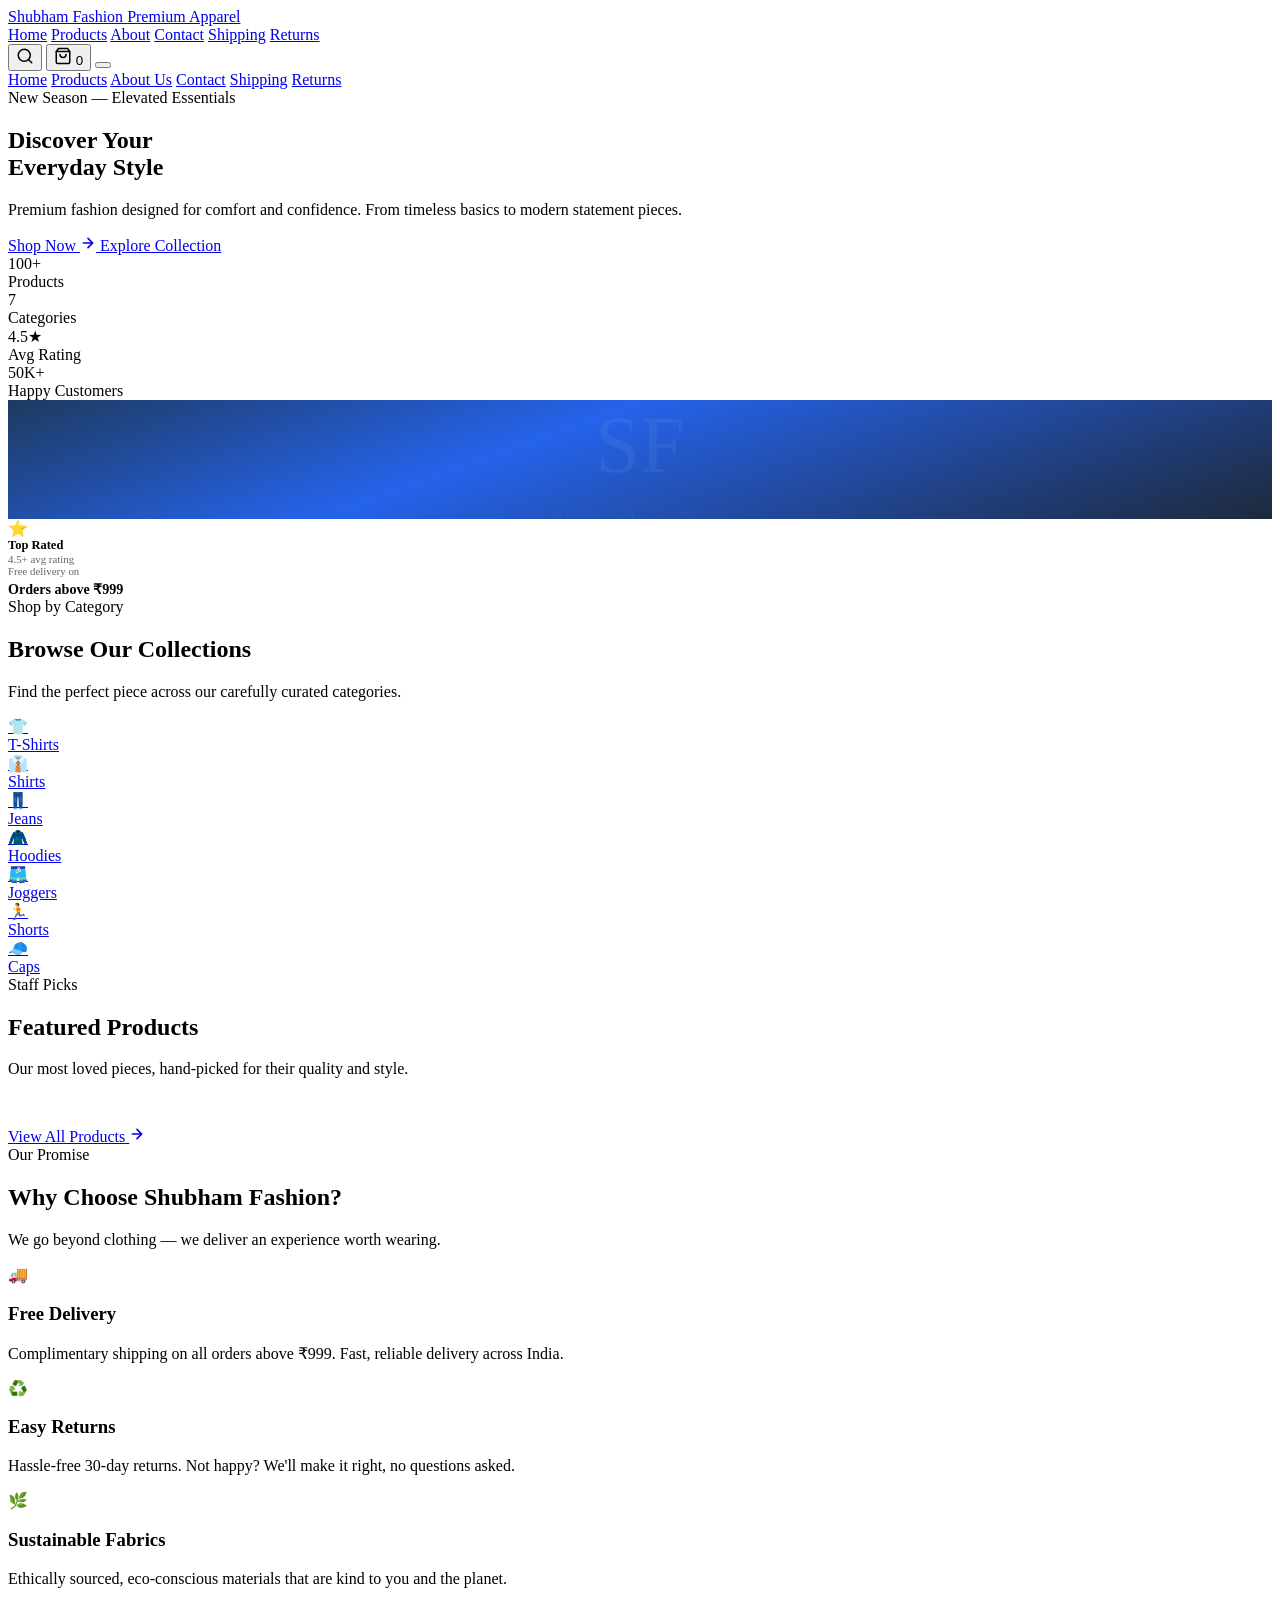
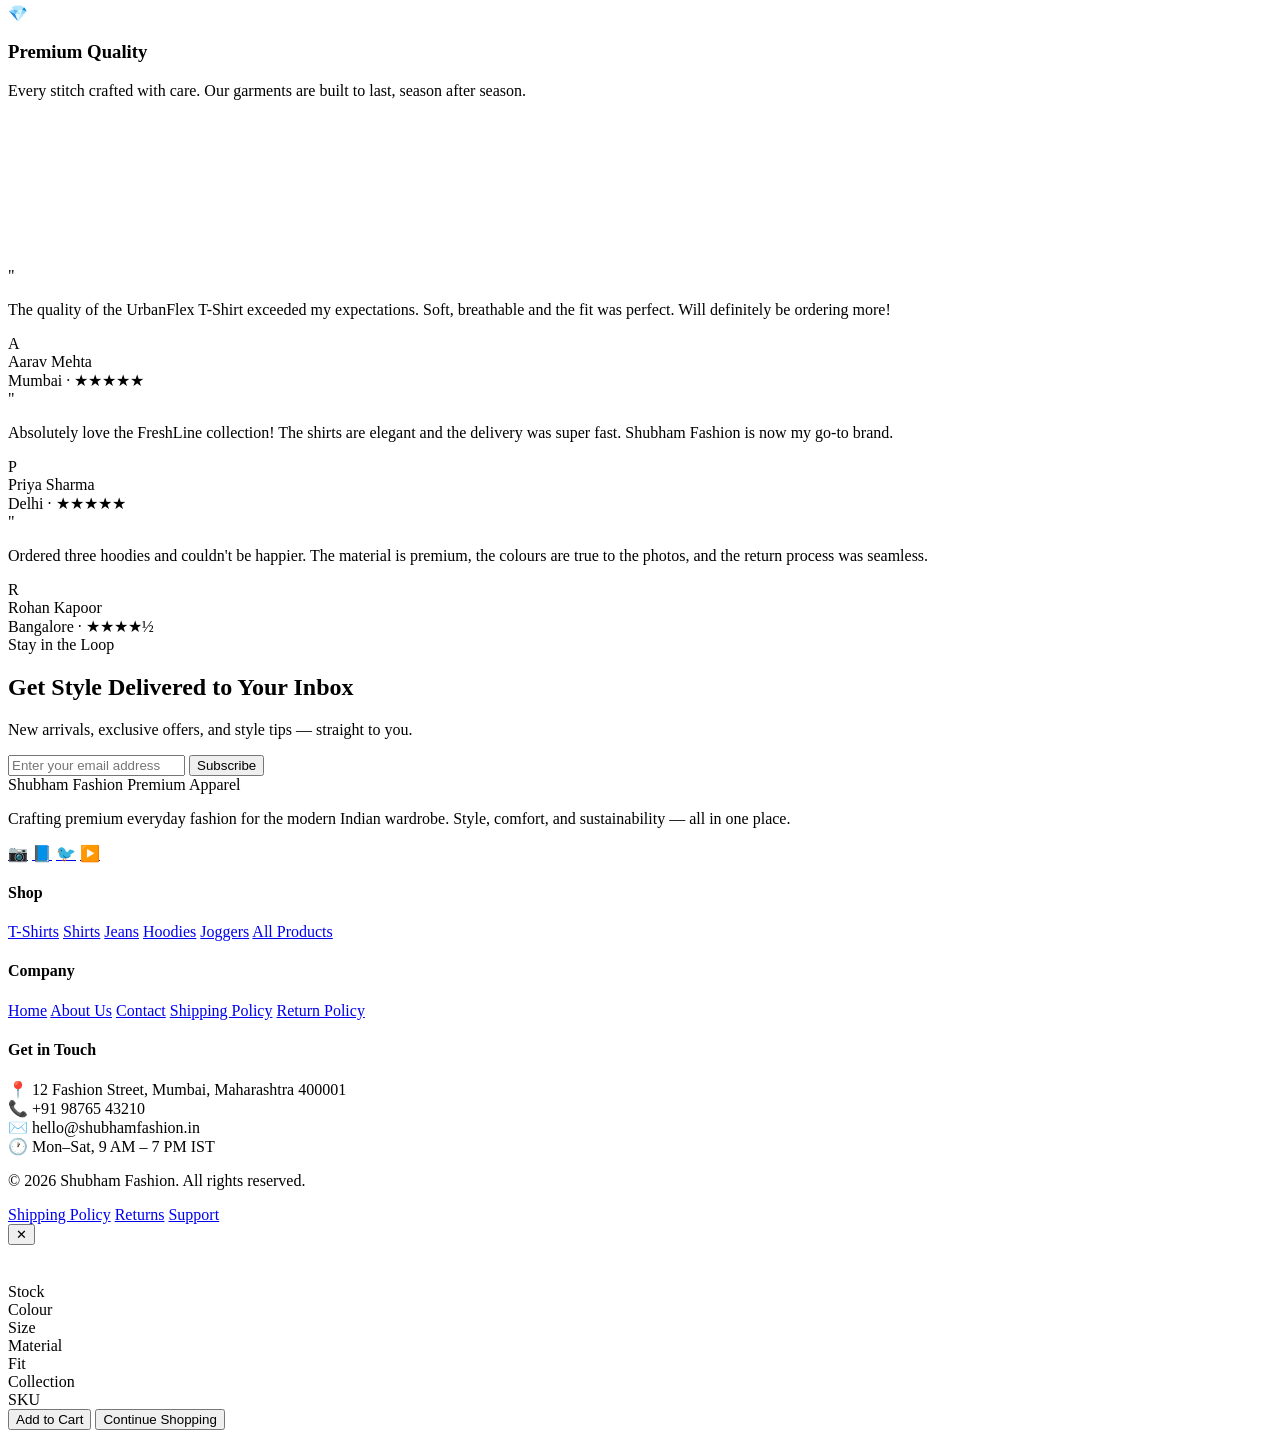
==== frontend/template/index.html @ 4f7aca9e "Phase 0 - Project setup" ====
<!DOCTYPE html>
<html lang="en">
<head>
  <meta charset="UTF-8" />
  <meta name="viewport" content="width=device-width, initial-scale=1.0" />
  <title>Shubham Fashion — Discover Your Everyday Style</title>
  <meta name="description" content="Shubham Fashion offers premium clothing for men and women. Explore our curated collections of T-Shirts, Shirts, Jeans, Hoodies and more." />
  <meta name="keywords" content="fashion, clothing, men, women, t-shirts, shirts, jeans, hoodies, Shubham Fashion" />
  <meta property="og:title"       content="Shubham Fashion — Premium Everyday Style" />
  <meta property="og:description" content="Discover premium fashion designed for comfort and confidence." />
  <meta property="og:type"        content="website" />
  <link rel="stylesheet" href="style.css" />
  <link rel="icon" href="data:image/svg+xml,<svg xmlns='http://www.w3.org/2000/svg' viewBox='0 0 100 100'><text y='.9em' font-size='90'>👗</text></svg>" />
</head>
<body>

  <!-- ═══════════════════════════════════════
       NAVIGATION
  ═══════════════════════════════════════ -->
  <header>
    <nav class="navbar" id="navbar" role="navigation" aria-label="Main navigation">
      <div class="container nav-inner">

        <!-- Logo -->
        <a href="index.html" class="nav-logo" aria-label="Shubham Fashion Home">
          <span class="logo-main">Shubham Fashion</span>
          <span class="logo-sub">Premium Apparel</span>
        </a>

        <!-- Desktop Links -->
        <div class="nav-links" role="menubar">
          <a href="index.html"    role="menuitem">Home</a>
          <a href="products.html" role="menuitem">Products</a>
          <a href="about.html"    role="menuitem">About</a>
          <a href="contact.html"  role="menuitem">Contact</a>
          <a href="shipping.html" role="menuitem">Shipping</a>
          <a href="returns.html"  role="menuitem">Returns</a>
        </div>

        <!-- Actions -->
        <div class="nav-actions">
          <button class="nav-icon-btn" id="nav-search-btn" aria-label="Search products" title="Search">
            <svg width="18" height="18" viewBox="0 0 24 24" fill="none" stroke="currentColor" stroke-width="2" stroke-linecap="round" stroke-linejoin="round">
              <circle cx="11" cy="11" r="8"/><path d="m21 21-4.35-4.35"/>
            </svg>
          </button>
          <button class="nav-icon-btn" aria-label="Shopping cart (UI only)" title="Cart">
            <svg width="18" height="18" viewBox="0 0 24 24" fill="none" stroke="currentColor" stroke-width="2" stroke-linecap="round" stroke-linejoin="round">
              <path d="M6 2 3 6v14a2 2 0 0 0 2 2h14a2 2 0 0 0 2-2V6l-3-4z"/>
              <line x1="3" y1="6" x2="21" y2="6"/>
              <path d="M16 10a4 4 0 0 1-8 0"/>
            </svg>
            <span class="cart-count">0</span>
          </button>
          <button class="hamburger" id="hamburger" aria-label="Open mobile menu" aria-expanded="false">
            <span></span><span></span><span></span>
          </button>
        </div>

      </div>
    </nav>

    <!-- Mobile Navigation -->
    <nav class="mobile-nav" id="mobile-nav" aria-label="Mobile navigation">
      <a href="index.html">Home</a>
      <a href="products.html">Products</a>
      <a href="about.html">About Us</a>
      <a href="contact.html">Contact</a>
      <a href="shipping.html">Shipping</a>
      <a href="returns.html">Returns</a>
    </nav>
  </header>

  <!-- ═══════════════════════════════════════
       MAIN PAGE CONTENT
  ═══════════════════════════════════════ -->
  <main class="page-content">

    <!-- ── HERO ── -->
    <section class="hero" id="hero" aria-label="Hero banner">
      <div class="hero-bg">
        <div class="hero-grid-lines"></div>
      </div>
      <div class="container hero-content">

        <!-- Text Column -->
        <div class="hero-text">
          <div class="hero-eyebrow">
            <span class="hero-eyebrow-dot"></span>
            New Season — Elevated Essentials
          </div>
          <h1 class="hero-title">
            Discover Your<br/>
            <span class="accent-word">Everyday</span> Style
          </h1>
          <p class="hero-subtitle">
            Premium fashion designed for comfort and confidence.
            From timeless basics to modern statement pieces.
          </p>
          <div class="hero-actions">
            <a href="products.html" class="btn btn-accent" id="hero-shop-btn">
              Shop Now
              <svg width="16" height="16" viewBox="0 0 24 24" fill="none" stroke="currentColor" stroke-width="2.5" stroke-linecap="round" stroke-linejoin="round"><path d="M5 12h14M12 5l7 7-7 7"/></svg>
            </a>
            <a href="#featured-categories" class="btn btn-ghost" id="hero-explore-btn">
              Explore Collection
            </a>
          </div>

          <div class="hero-stats">
            <div>
              <div class="hero-stat-num">100+</div>
              <div class="hero-stat-label">Products</div>
            </div>
            <div>
              <div class="hero-stat-num">7</div>
              <div class="hero-stat-label">Categories</div>
            </div>
            <div>
              <div class="hero-stat-num">4.5★</div>
              <div class="hero-stat-label">Avg Rating</div>
            </div>
            <div>
              <div class="hero-stat-num">50K+</div>
              <div class="hero-stat-label">Happy Customers</div>
            </div>
          </div>
        </div>

        <!-- Visual Column -->
        <div class="hero-visual" aria-hidden="true">
          <div class="hero-dots"></div>
          <div class="hero-image-frame">
            <!-- Elegant gradient placeholder representing fashion imagery -->
            <div style="
              width:100%; height:100%;
              background: linear-gradient(160deg, #1e3a5f 0%, #2563eb 40%, #1e293b 100%);
              display:flex; flex-direction:column; align-items:center; justify-content:center;
              color:rgba(255,255,255,0.15); font-size:6rem; font-family:Georgia,serif;
            ">
              <div style="font-size:5rem; opacity:0.4; margin-bottom:16px">SF</div>
              <div style="font-size:0.7rem; letter-spacing:0.4em; text-transform:uppercase; opacity:0.3">Premium Fashion</div>
            </div>
            <div class="hero-image-overlay"></div>
          </div>

          <!-- Floating badge — rating -->
          <div class="hero-badge-float top-left">
            <div class="hero-badge-icon">⭐</div>
            <div>
              <div style="font-size:0.78rem;font-weight:700;">Top Rated</div>
              <div style="font-size:0.68rem;opacity:0.6;">4.5+ avg rating</div>
            </div>
          </div>

          <!-- Floating badge — delivery -->
          <div class="hero-badge-float bottom-right">
            <div style="font-size:0.68rem;opacity:0.6;margin-bottom:4px">Free delivery on</div>
            <div style="font-size:0.88rem;font-weight:700;">Orders above ₹999</div>
          </div>
        </div>

      </div>
    </section>

    <!-- ── FEATURED CATEGORIES ── -->
    <section class="section section-sm" id="featured-categories" aria-labelledby="cat-heading">
      <div class="container">
        <div class="section-header center fade-in">
          <span class="eyebrow">Shop by Category</span>
          <h2 id="cat-heading">Browse Our Collections</h2>
          <p>Find the perfect piece across our carefully curated categories.</p>
        </div>

        <div class="categories-grid stagger-children" role="list">

          <a href="products.html?category=T-Shirt" class="category-card" data-category="T-Shirt" role="listitem" aria-label="Shop T-Shirts">
            <div class="category-icon">👕</div>
            <span class="category-name">T-Shirts</span>
          </a>

          <a href="products.html?category=Shirt" class="category-card" data-category="Shirt" role="listitem" aria-label="Shop Shirts">
            <div class="category-icon">👔</div>
            <span class="category-name">Shirts</span>
          </a>

          <a href="products.html?category=Jeans" class="category-card" data-category="Jeans" role="listitem" aria-label="Shop Jeans">
            <div class="category-icon">👖</div>
            <span class="category-name">Jeans</span>
          </a>

          <a href="products.html?category=Hoodie" class="category-card" data-category="Hoodie" role="listitem" aria-label="Shop Hoodies">
            <div class="category-icon">🧥</div>
            <span class="category-name">Hoodies</span>
          </a>

          <a href="products.html?category=Joggers" class="category-card" data-category="Joggers" role="listitem" aria-label="Shop Joggers">
            <div class="category-icon">🩳</div>
            <span class="category-name">Joggers</span>
          </a>

          <a href="products.html?category=Shorts" class="category-card" data-category="Shorts" role="listitem" aria-label="Shop Shorts">
            <div class="category-icon">🏃</div>
            <span class="category-name">Shorts</span>
          </a>

          <a href="products.html?category=Caps" class="category-card" data-category="Caps" role="listitem" aria-label="Shop Caps">
            <div class="category-icon">🧢</div>
            <span class="category-name">Caps</span>
          </a>

        </div>
      </div>
    </section>

    <!-- ── FEATURED PRODUCTS ── -->
    <section class="section" id="featured-products" style="background:var(--color-bg-alt)" aria-labelledby="feat-heading">
      <div class="container">
        <div class="section-header center fade-in">
          <span class="eyebrow">Staff Picks</span>
          <h2 id="feat-heading">Featured Products</h2>
          <p>Our most loved pieces, hand-picked for their quality and style.</p>
        </div>

        <!-- Products grid filled dynamically -->
        <div class="products-grid" id="featured-products-grid" role="list" aria-label="Featured products">
          <!-- Dynamically populated from CSV -->
        </div>

        <div class="load-more-wrap fade-in" style="margin-top:48px">
          <a href="products.html" class="btn btn-primary" id="view-all-btn">
            View All Products
            <svg width="16" height="16" viewBox="0 0 24 24" fill="none" stroke="currentColor" stroke-width="2.5" stroke-linecap="round" stroke-linejoin="round"><path d="M5 12h14M12 5l7 7-7 7"/></svg>
          </a>
        </div>
      </div>
    </section>

    <!-- ── WHY CHOOSE US ── -->
    <section class="section" id="why-us" aria-labelledby="why-heading">
      <div class="container">
        <div class="section-header center fade-in">
          <span class="eyebrow">Our Promise</span>
          <h2 id="why-heading">Why Choose Shubham Fashion?</h2>
          <p>We go beyond clothing — we deliver an experience worth wearing.</p>
        </div>

        <div class="features-grid stagger-children">

          <div class="feature-card" role="article">
            <div class="feature-icon">🚚</div>
            <h3 class="feature-title">Free Delivery</h3>
            <p class="feature-desc">Complimentary shipping on all orders above ₹999. Fast, reliable delivery across India.</p>
          </div>

          <div class="feature-card" role="article">
            <div class="feature-icon">♻️</div>
            <h3 class="feature-title">Easy Returns</h3>
            <p class="feature-desc">Hassle-free 30-day returns. Not happy? We'll make it right, no questions asked.</p>
          </div>

          <div class="feature-card" role="article">
            <div class="feature-icon">🌿</div>
            <h3 class="feature-title">Sustainable Fabrics</h3>
            <p class="feature-desc">Ethically sourced, eco-conscious materials that are kind to you and the planet.</p>
          </div>

          <div class="feature-card" role="article">
            <div class="feature-icon">💎</div>
            <h3 class="feature-title">Premium Quality</h3>
            <p class="feature-desc">Every stitch crafted with care. Our garments are built to last, season after season.</p>
          </div>

        </div>
      </div>
    </section>

    <!-- ── TESTIMONIALS ── -->
    <section class="testimonials-section" id="testimonials" aria-labelledby="test-heading">
      <div class="container">
        <div class="section-header center fade-in" style="margin-bottom:48px">
          <span class="eyebrow" style="color:rgba(255,255,255,0.5)">Customer Love</span>
          <h2 id="test-heading" style="color:#fff">What Our Customers Say</h2>
          <p style="color:rgba(255,255,255,0.45)">Thousands of happy customers across India trust Shubham Fashion.</p>
        </div>

        <div class="testimonials-grid stagger-children">

          <article class="testimonial-card">
            <div class="testimonial-quote" aria-hidden="true">"</div>
            <p class="testimonial-text">
              The quality of the UrbanFlex T-Shirt exceeded my expectations. Soft, breathable and the fit was perfect. Will definitely be ordering more!
            </p>
            <div class="testimonial-author">
              <div class="testimonial-avatar" aria-hidden="true">A</div>
              <div>
                <div class="testimonial-name">Aarav Mehta</div>
                <div class="testimonial-role">Mumbai · ★★★★★</div>
              </div>
            </div>
          </article>

          <article class="testimonial-card">
            <div class="testimonial-quote" aria-hidden="true">"</div>
            <p class="testimonial-text">
              Absolutely love the FreshLine collection! The shirts are elegant and the delivery was super fast. Shubham Fashion is now my go-to brand.
            </p>
            <div class="testimonial-author">
              <div class="testimonial-avatar" aria-hidden="true">P</div>
              <div>
                <div class="testimonial-name">Priya Sharma</div>
                <div class="testimonial-role">Delhi · ★★★★★</div>
              </div>
            </div>
          </article>

          <article class="testimonial-card">
            <div class="testimonial-quote" aria-hidden="true">"</div>
            <p class="testimonial-text">
              Ordered three hoodies and couldn't be happier. The material is premium, the colours are true to the photos, and the return process was seamless.
            </p>
            <div class="testimonial-author">
              <div class="testimonial-avatar" aria-hidden="true">R</div>
              <div>
                <div class="testimonial-name">Rohan Kapoor</div>
                <div class="testimonial-role">Bangalore · ★★★★½</div>
              </div>
            </div>
          </article>

        </div>
      </div>
    </section>

    <!-- ── NEWSLETTER ── -->
    <section class="newsletter-section" id="newsletter" aria-labelledby="news-heading">
      <div class="container newsletter-inner">
        <div class="newsletter-text fade-in">
          <span class="eyebrow">Stay in the Loop</span>
          <h2 id="news-heading">Get Style Delivered to Your Inbox</h2>
          <p>New arrivals, exclusive offers, and style tips — straight to you.</p>
        </div>
        <form class="newsletter-form" id="newsletter-form" novalidate aria-label="Newsletter subscription">
          <input
            type="email"
            id="newsletter-email"
            class="newsletter-input"
            placeholder="Enter your email address"
            required
            aria-label="Email address"
            autocomplete="email"
          />
          <button type="submit" class="btn btn-primary">Subscribe</button>
        </form>
      </div>
    </section>

  </main>

  <!-- ═══════════════════════════════════════
       FOOTER
  ═══════════════════════════════════════ -->
  <footer class="footer" role="contentinfo">
    <div class="container">
      <div class="footer-grid">

        <!-- Brand -->
        <div class="footer-brand">
          <span class="logo-main">Shubham Fashion</span>
          <span class="logo-sub">Premium Apparel</span>
          <p>Crafting premium everyday fashion for the modern Indian wardrobe. Style, comfort, and sustainability — all in one place.</p>
          <div class="social-links" aria-label="Social media links">
            <a href="#" class="social-link" aria-label="Instagram">📷</a>
            <a href="#" class="social-link" aria-label="Facebook">📘</a>
            <a href="#" class="social-link" aria-label="Twitter/X">🐦</a>
            <a href="#" class="social-link" aria-label="YouTube">▶️</a>
          </div>
        </div>

        <!-- Quick Links -->
        <div class="footer-col">
          <h4>Shop</h4>
          <a href="products.html?category=T-Shirt">T-Shirts</a>
          <a href="products.html?category=Shirt">Shirts</a>
          <a href="products.html?category=Jeans">Jeans</a>
          <a href="products.html?category=Hoodie">Hoodies</a>
          <a href="products.html?category=Joggers">Joggers</a>
          <a href="products.html">All Products</a>
        </div>

        <!-- Company -->
        <div class="footer-col">
          <h4>Company</h4>
          <a href="index.html">Home</a>
          <a href="about.html">About Us</a>
          <a href="contact.html">Contact</a>
          <a href="shipping.html">Shipping Policy</a>
          <a href="returns.html">Return Policy</a>
        </div>

        <!-- Contact -->
        <div class="footer-col">
          <h4>Get in Touch</h4>
          <div class="footer-contact-item">
            <span class="footer-contact-icon">📍</span>
            <span>12 Fashion Street, Mumbai, Maharashtra 400001</span>
          </div>
          <div class="footer-contact-item">
            <span class="footer-contact-icon">📞</span>
            <span>+91 98765 43210</span>
          </div>
          <div class="footer-contact-item">
            <span class="footer-contact-icon">✉️</span>
            <span>hello@shubhamfashion.in</span>
          </div>
          <div class="footer-contact-item">
            <span class="footer-contact-icon">🕐</span>
            <span>Mon–Sat, 9 AM – 7 PM IST</span>
          </div>
        </div>

      </div>

      <div class="footer-bottom">
        <p>© 2026 Shubham Fashion. All rights reserved.</p>
        <div class="footer-bottom-links">
          <a href="shipping.html">Shipping Policy</a>
          <a href="returns.html">Returns</a>
          <a href="contact.html">Support</a>
        </div>
      </div>
    </div>
  </footer>

  <!-- ═══════════════════════════════════════
       PRODUCT DETAILS MODAL
  ═══════════════════════════════════════ -->
  <div class="modal-overlay" id="product-modal" role="dialog" aria-modal="true" aria-label="Product details">
    <div class="modal">

      <button class="modal-close" id="modal-close-btn" aria-label="Close modal">✕</button>

      <div class="modal-inner">

        <!-- Image -->
        <div class="modal-image">
          <img id="modal-img" src="" alt="" loading="lazy" />
        </div>

        <!-- Details -->
        <div class="modal-details">
          <div id="modal-category" class="modal-category"></div>
          <h2 id="modal-name"  class="modal-name"></h2>
          <div id="modal-price" class="modal-price"></div>
          <div id="modal-rating" class="modal-rating"></div>

          <p id="modal-description" class="modal-description"></p>

          <div class="modal-specs">
            <div class="spec-item">
              <span class="spec-label">Stock</span>
              <span id="modal-stock" class="spec-value"></span>
            </div>
            <div class="spec-item">
              <span class="spec-label">Colour</span>
              <span id="modal-color" class="spec-value"></span>
            </div>
            <div class="spec-item">
              <span class="spec-label">Size</span>
              <span id="modal-size" class="spec-value"></span>
            </div>
            <div class="spec-item">
              <span class="spec-label">Material</span>
              <span id="modal-material" class="spec-value"></span>
            </div>
            <div class="spec-item">
              <span class="spec-label">Fit</span>
              <span id="modal-fit" class="spec-value"></span>
            </div>
            <div class="spec-item">
              <span class="spec-label">Collection</span>
              <span id="modal-collection" class="spec-value"></span>
            </div>
            <div class="spec-item">
              <span class="spec-label">SKU</span>
              <span id="modal-sku" class="spec-value" style="font-size:0.78rem;color:var(--color-muted)"></span>
            </div>
          </div>

          <div class="modal-actions">
            <button class="btn btn-accent" id="modal-add-btn">Add to Cart</button>
            <button class="btn btn-outline" onclick="closeModal()">Continue Shopping</button>
          </div>
        </div>

      </div>
    </div>
  </div>

  <!-- ═══════════════════════════════════════
       TOAST NOTIFICATIONS
  ═══════════════════════════════════════ -->
  <div id="toast-container" class="toast-container" aria-live="polite" aria-label="Notifications"></div>

  <!-- ═══════════════════════════════════════
       BACK TO TOP BUTTON
  ═══════════════════════════════════════ -->
  <button
    id="back-to-top"
    aria-label="Back to top"
    title="Back to top"
    style="
      position:fixed; bottom:88px; right:24px; z-index:900;
      width:44px; height:44px; border-radius:50%;
      background:var(--color-primary); color:#fff;
      display:flex; align-items:center; justify-content:center;
      font-size:1.1rem; opacity:0; pointer-events:none;
      transition: opacity 0.3s ease;
      box-shadow: var(--shadow-md);
      border: none; cursor: pointer;
    "
  >↑</button>

  <!-- ═══════════════════════════════════════
       CHATBOT AREA
  ═══════════════════════════════════════ -->
  <!-- Paste Woodpetra Chatbot Script Here -->
  <div id="chatbot-container"></div>
  <script src="https://woodpetra.in/widget.js" data-bot-id="afb197b9-1fcf-42b6-a799-68f2342d5e02"></script>
  <!-- Scripts -->
  <script src="script.js"></script>

</body>
</html>
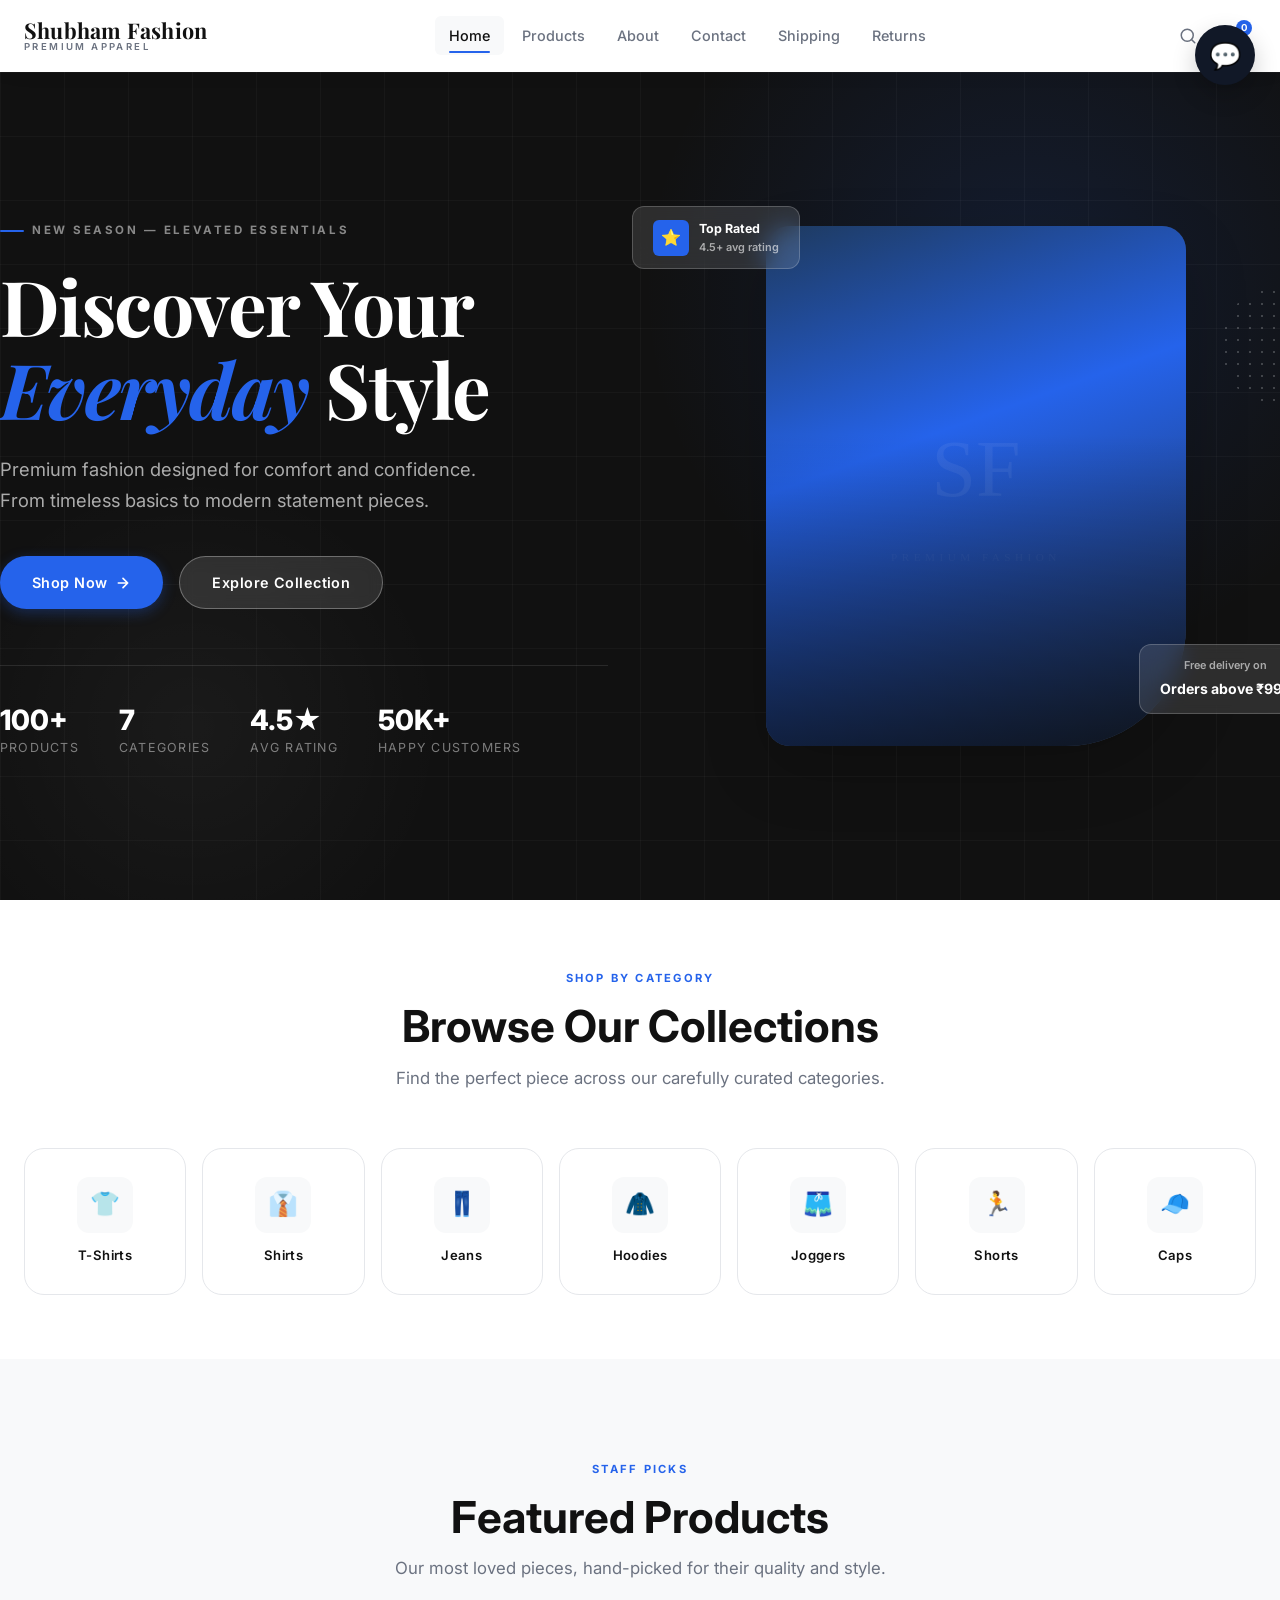
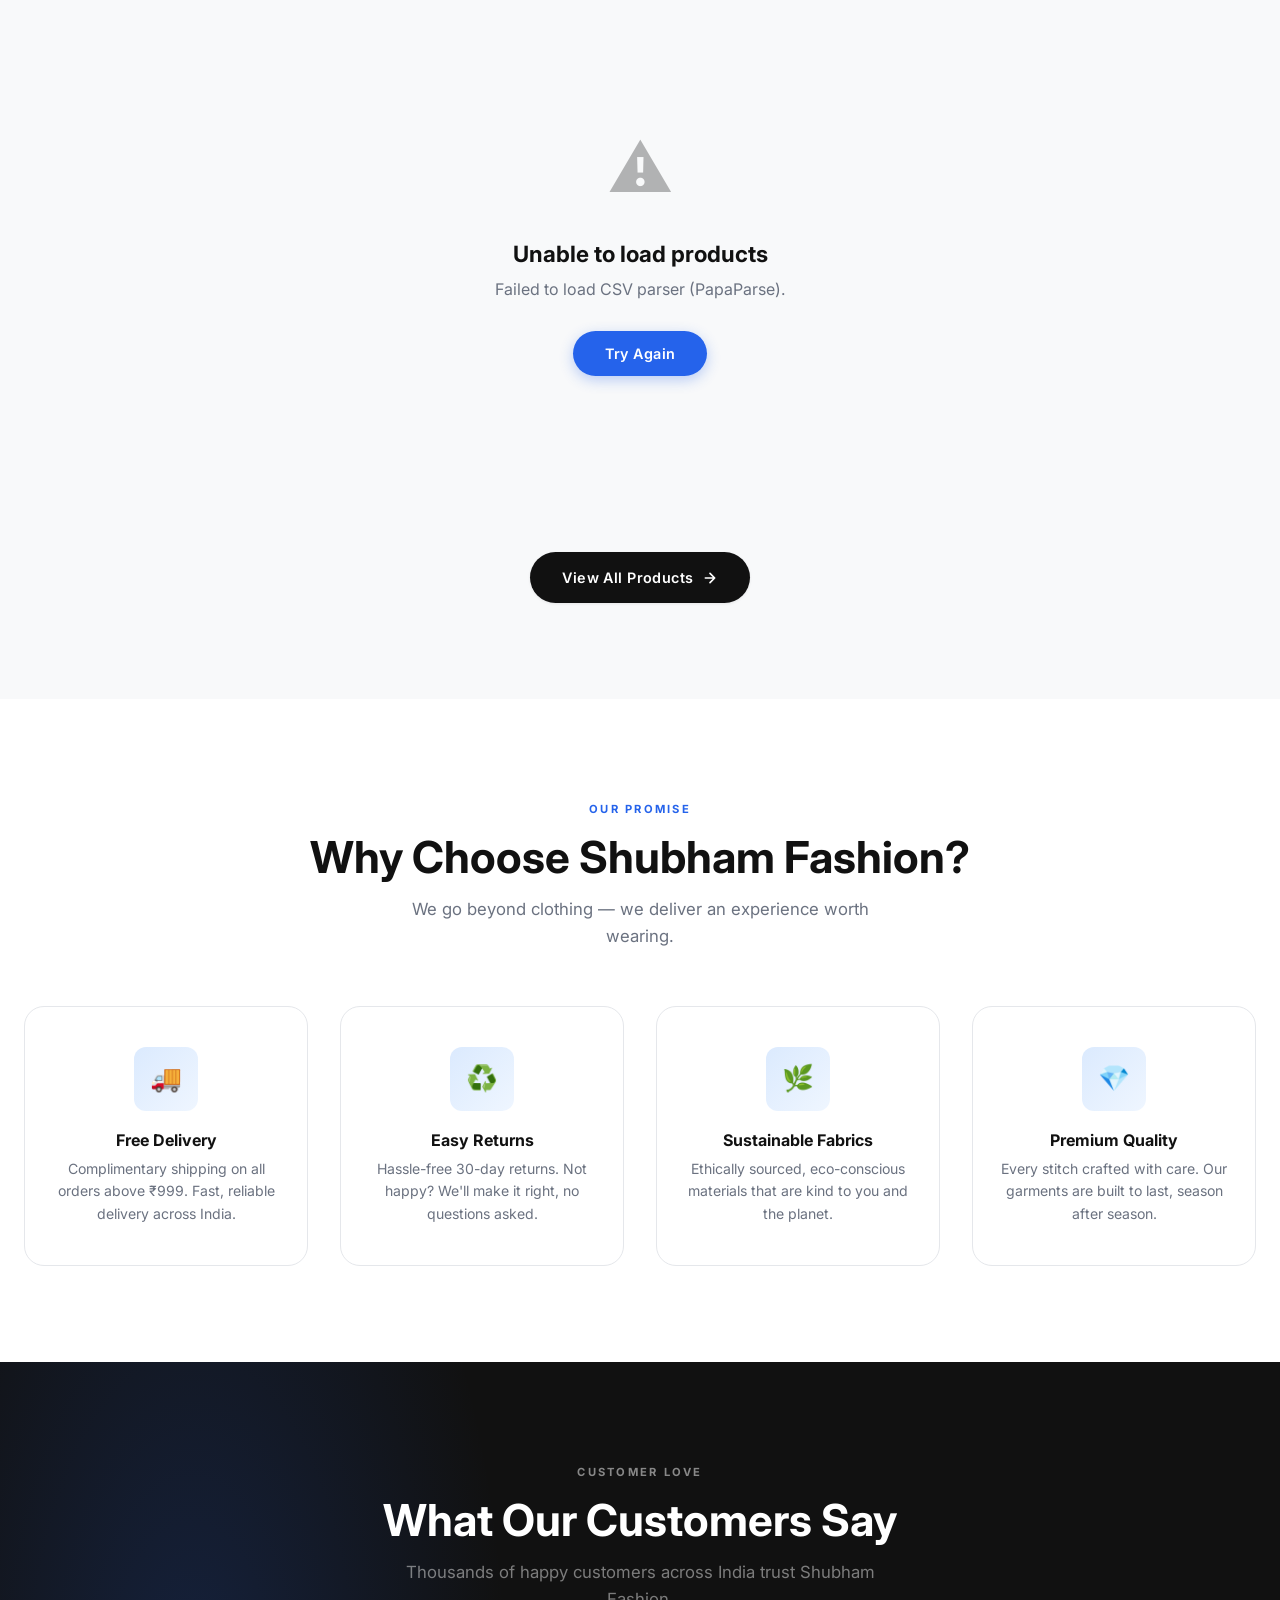
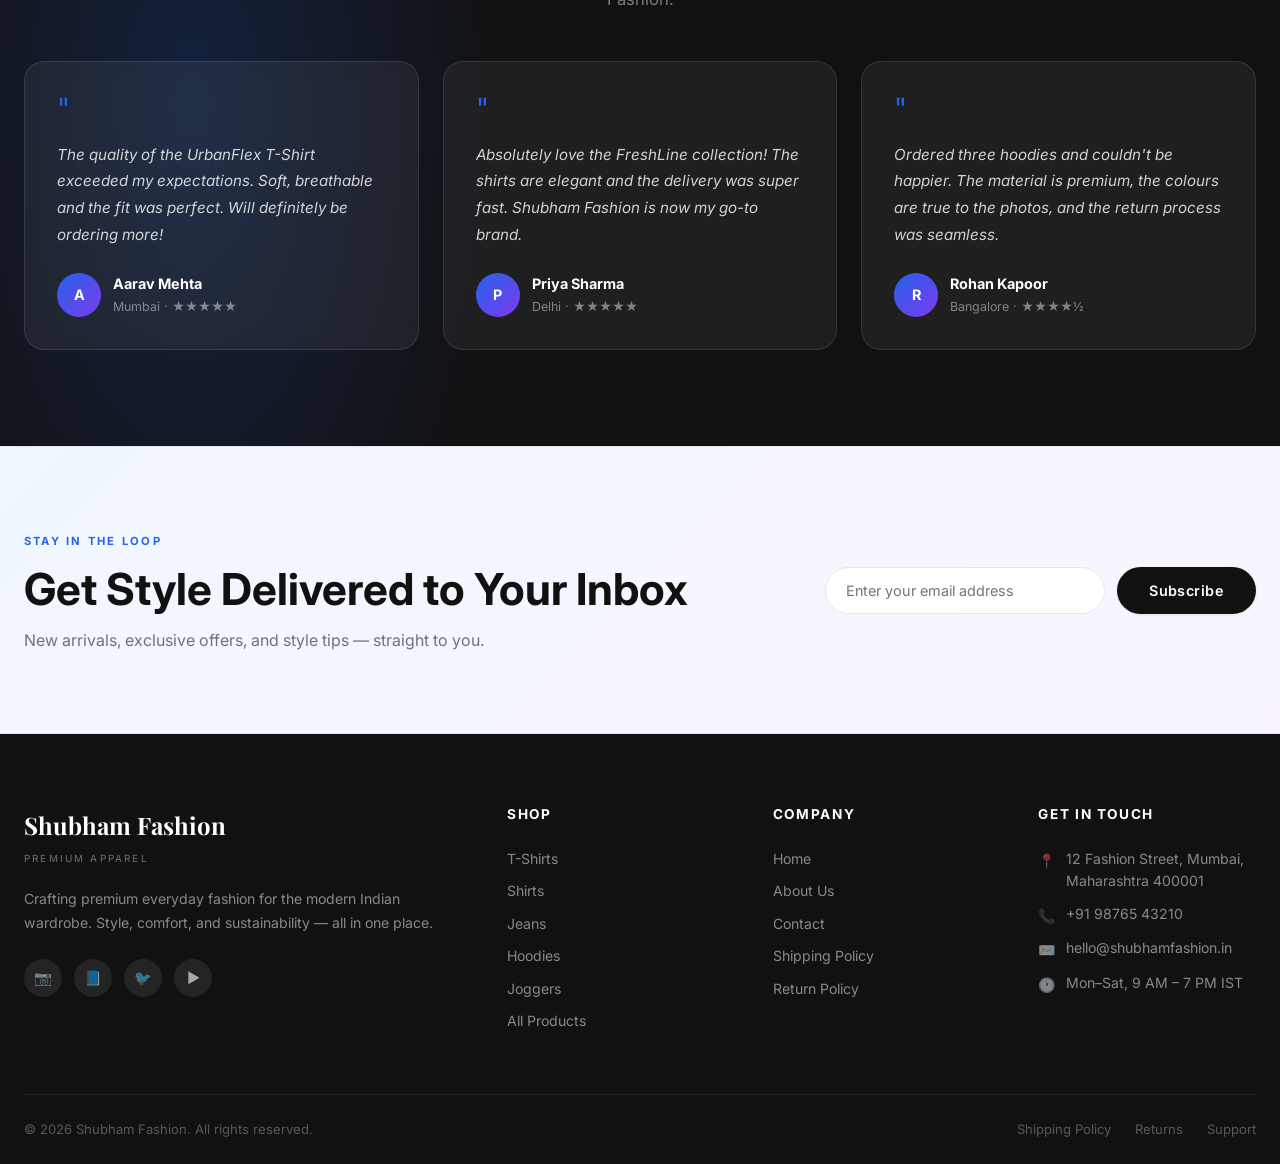
==== commit 91f2caaa: "Fix product card rendering and fallback search logic" ====
--- a/frontend/template/index.html
+++ b/frontend/template/index.html
@@ -9,7 +9,11 @@
   <meta property="og:title"       content="Shubham Fashion — Premium Everyday Style" />
   <meta property="og:description" content="Discover premium fashion designed for comfort and confidence." />
   <meta property="og:type"        content="website" />
-  <link rel="stylesheet" href="style.css" />
+  <link rel="preconnect" href="https://fonts.googleapis.com" />
+  <link rel="preconnect" href="https://fonts.gstatic.com" crossorigin />
+  <link rel="preconnect" href="https://cdnjs.cloudflare.com" />
+  <link rel="stylesheet" href="../css/style.css" />
+  <script src="https://cdnjs.cloudflare.com/ajax/libs/PapaParse/5.4.1/papaparse.min.js"></script>
   <link rel="icon" href="data:image/svg+xml,<svg xmlns='http://www.w3.org/2000/svg' viewBox='0 0 100 100'><text y='.9em' font-size='90'>👗</text></svg>" />
 </head>
 <body>
@@ -526,9 +530,13 @@
   ═══════════════════════════════════════ -->
   <!-- Paste Woodpetra Chatbot Script Here -->
   <div id="chatbot-container"></div>
-  <script src="https://woodpetra.in/widget.js" data-bot-id="afb197b9-1fcf-42b6-a799-68f2342d5e02"></script>
+  <!-- Old Woodpetra Widget (Stays at Bottom-Right) -->
+  <script src="https://woodpetra.in/widget.js" data-bot-id="2849b4a9-b152-4ebb-9e0c-b2754c570a61"></script>
+  
+  <!-- Custom LangGraph Shopping Assistant (Positioned Top-Right) -->
+  <script src="../js/chat_widget.js"></script>
   <!-- Scripts -->
-  <script src="script.js"></script>
+  <script src="../js/script.js"></script>
 
 </body>
 </html>
--- a/frontend/css/style.css
+++ b/frontend/css/style.css
@@ -0,0 +1,2141 @@
+/* ============================================
+   SHUBHAM FASHION — Main Stylesheet
+   Modern | Premium | Minimal | Elegant
+   ============================================ */
+
+/* ---------- Google Fonts ---------- */
+@import url('https://fonts.googleapis.com/css2?family=Inter:wght@300;400;500;600;700;800;900&family=Playfair+Display:ital,wght@0,400;0,600;0,700;1,400;1,600&display=swap');
+
+/* ---------- CSS Custom Properties ---------- */
+:root {
+  --color-primary:    #111111;
+  --color-bg:         #ffffff;
+  --color-bg-alt:     #f8f9fa;
+  --color-accent:     #2563eb;
+  --color-accent-dark:#1d4ed8;
+  --color-success:    #16a34a;
+  --color-danger:     #dc2626;
+  --color-muted:      #6b7280;
+  --color-border:     #e5e7eb;
+  --color-card-shadow: rgba(0,0,0,0.08);
+
+  --font-sans:        'Inter', -apple-system, BlinkMacSystemFont, sans-serif;
+  --font-serif:       'Playfair Display', Georgia, serif;
+
+  --radius-sm:   6px;
+  --radius-md:   12px;
+  --radius-lg:   20px;
+  --radius-full: 9999px;
+
+  --transition: 0.25s cubic-bezier(0.4,0,0.2,1);
+  --transition-slow: 0.45s cubic-bezier(0.4,0,0.2,1);
+
+  --nav-height: 72px;
+
+  --shadow-sm:  0 1px 3px rgba(0,0,0,0.08);
+  --shadow-md:  0 4px 16px rgba(0,0,0,0.10);
+  --shadow-lg:  0 12px 40px rgba(0,0,0,0.14);
+  --shadow-xl:  0 24px 64px rgba(0,0,0,0.18);
+}
+
+/* ---------- Reset & Base ---------- */
+*, *::before, *::after { box-sizing: border-box; margin: 0; padding: 0; }
+
+html { scroll-behavior: smooth; font-size: 16px; }
+
+body {
+  font-family: var(--font-sans);
+  background: var(--color-bg);
+  color: var(--color-primary);
+  line-height: 1.6;
+  overflow-x: hidden;
+  -webkit-font-smoothing: antialiased;
+}
+
+img { max-width: 100%; height: auto; display: block; }
+a { color: inherit; text-decoration: none; }
+ul { list-style: none; }
+button { cursor: pointer; font-family: inherit; border: none; background: none; }
+input, textarea, select { font-family: inherit; }
+
+/* ---------- Typography Scale ---------- */
+h1, h2, h3, h4, h5, h6 { line-height: 1.2; font-weight: 700; }
+h1 { font-size: clamp(2.5rem, 6vw, 5rem); }
+h2 { font-size: clamp(1.75rem, 4vw, 2.75rem); }
+h3 { font-size: clamp(1.25rem, 3vw, 1.75rem); }
+h4 { font-size: 1.125rem; }
+
+.serif { font-family: var(--font-serif); }
+.text-muted { color: var(--color-muted); }
+.text-accent { color: var(--color-accent); }
+.text-center { text-align: center; }
+.text-sm { font-size: 0.875rem; }
+.text-xs { font-size: 0.75rem; }
+.text-lg { font-size: 1.125rem; }
+
+/* ---------- Layout Utilities ---------- */
+.container {
+  width: 100%;
+  max-width: 1280px;
+  margin: 0 auto;
+  padding: 0 24px;
+}
+
+.section {
+  padding: 96px 0;
+}
+
+.section-sm {
+  padding: 64px 0;
+}
+
+.section-header {
+  margin-bottom: 56px;
+}
+
+.section-header h2 {
+  margin-bottom: 12px;
+}
+
+.section-header p {
+  color: var(--color-muted);
+  font-size: 1.05rem;
+  max-width: 520px;
+}
+
+.section-header.center {
+  text-align: center;
+}
+
+.section-header.center p {
+  margin: 0 auto;
+}
+
+.eyebrow {
+  display: inline-block;
+  font-size: 0.7rem;
+  font-weight: 700;
+  letter-spacing: 0.2em;
+  text-transform: uppercase;
+  color: var(--color-accent);
+  margin-bottom: 12px;
+}
+
+/* ---------- Grid ---------- */
+.grid { display: grid; gap: 24px; }
+.grid-2 { grid-template-columns: repeat(2, 1fr); }
+.grid-3 { grid-template-columns: repeat(3, 1fr); }
+.grid-4 { grid-template-columns: repeat(4, 1fr); }
+
+/* ---------- Flex ---------- */
+.flex { display: flex; }
+.flex-center { display: flex; align-items: center; justify-content: center; }
+.flex-between { display: flex; align-items: center; justify-content: space-between; }
+.flex-gap { gap: 16px; }
+.flex-col { flex-direction: column; }
+
+/* ---------- Buttons ---------- */
+.btn {
+  display: inline-flex;
+  align-items: center;
+  justify-content: center;
+  gap: 8px;
+  padding: 14px 32px;
+  border-radius: var(--radius-full);
+  font-size: 0.9rem;
+  font-weight: 600;
+  letter-spacing: 0.03em;
+  transition: all var(--transition);
+  white-space: nowrap;
+  position: relative;
+  overflow: hidden;
+}
+
+.btn::after {
+  content: '';
+  position: absolute;
+  inset: 0;
+  background: rgba(255,255,255,0.1);
+  opacity: 0;
+  transition: opacity var(--transition);
+}
+
+.btn:hover::after { opacity: 1; }
+
+.btn-primary {
+  background: var(--color-primary);
+  color: #fff;
+  box-shadow: var(--shadow-sm);
+}
+
+.btn-primary:hover {
+  background: #333;
+  transform: translateY(-2px);
+  box-shadow: var(--shadow-md);
+}
+
+.btn-outline {
+  background: transparent;
+  color: var(--color-primary);
+  border: 1.5px solid var(--color-primary);
+}
+
+.btn-outline:hover {
+  background: var(--color-primary);
+  color: #fff;
+  transform: translateY(-2px);
+}
+
+.btn-accent {
+  background: var(--color-accent);
+  color: #fff;
+  box-shadow: 0 4px 14px rgba(37,99,235,0.3);
+}
+
+.btn-accent:hover {
+  background: var(--color-accent-dark);
+  transform: translateY(-2px);
+  box-shadow: 0 6px 20px rgba(37,99,235,0.4);
+}
+
+.btn-ghost {
+  background: rgba(255,255,255,0.12);
+  color: #fff;
+  border: 1.5px solid rgba(255,255,255,0.3);
+  backdrop-filter: blur(8px);
+}
+
+.btn-ghost:hover {
+  background: rgba(255,255,255,0.22);
+  border-color: rgba(255,255,255,0.5);
+  transform: translateY(-2px);
+}
+
+.btn-sm {
+  padding: 9px 20px;
+  font-size: 0.82rem;
+}
+
+.btn-icon {
+  width: 44px;
+  height: 44px;
+  padding: 0;
+  border-radius: var(--radius-full);
+  flex-shrink: 0;
+}
+
+/* ---------- Badges ---------- */
+.badge {
+  display: inline-flex;
+  align-items: center;
+  padding: 3px 10px;
+  border-radius: var(--radius-full);
+  font-size: 0.7rem;
+  font-weight: 700;
+  letter-spacing: 0.05em;
+  text-transform: uppercase;
+}
+
+.badge-success { background: #dcfce7; color: var(--color-success); }
+.badge-danger  { background: #fee2e2; color: var(--color-danger); }
+.badge-warning { background: #fef9c3; color: #92400e; }
+.badge-accent  { background: #dbeafe; color: var(--color-accent); }
+.badge-dark    { background: var(--color-primary); color: #fff; }
+
+/* ---------- Stars ---------- */
+.stars {
+  display: inline-flex;
+  gap: 2px;
+  color: #f59e0b;
+  font-size: 0.85rem;
+}
+
+/* ---------- NAVIGATION ---------- */
+.navbar {
+  position: fixed;
+  top: 0; left: 0; right: 0;
+  z-index: 1000;
+  height: var(--nav-height);
+  background: rgba(255,255,255,0.95);
+  backdrop-filter: blur(16px);
+  border-bottom: 1px solid transparent;
+  transition: all var(--transition);
+}
+
+.navbar.scrolled {
+  border-bottom-color: var(--color-border);
+  box-shadow: var(--shadow-sm);
+}
+
+.nav-inner {
+  height: 100%;
+  display: flex;
+  align-items: center;
+  justify-content: space-between;
+  gap: 32px;
+}
+
+.nav-logo {
+  display: flex;
+  flex-direction: column;
+  line-height: 1;
+  flex-shrink: 0;
+}
+
+.nav-logo .logo-main {
+  font-family: var(--font-serif);
+  font-size: 1.35rem;
+  font-weight: 700;
+  letter-spacing: 0.01em;
+  color: var(--color-primary);
+}
+
+.nav-logo .logo-sub {
+  font-size: 0.6rem;
+  font-weight: 600;
+  letter-spacing: 0.25em;
+  text-transform: uppercase;
+  color: var(--color-muted);
+}
+
+.nav-links {
+  display: flex;
+  align-items: center;
+  gap: 4px;
+}
+
+.nav-links a {
+  padding: 8px 14px;
+  border-radius: var(--radius-sm);
+  font-size: 0.9rem;
+  font-weight: 500;
+  color: var(--color-muted);
+  transition: color var(--transition), background var(--transition);
+  position: relative;
+}
+
+.nav-links a::after {
+  content: '';
+  position: absolute;
+  bottom: 2px;
+  left: 14px;
+  right: 14px;
+  height: 2px;
+  background: var(--color-accent);
+  border-radius: 2px;
+  transform: scaleX(0);
+  transition: transform var(--transition);
+}
+
+.nav-links a:hover,
+.nav-links a.active {
+  color: var(--color-primary);
+  background: var(--color-bg-alt);
+}
+
+.nav-links a:hover::after,
+.nav-links a.active::after {
+  transform: scaleX(1);
+}
+
+.nav-actions {
+  display: flex;
+  align-items: center;
+  gap: 8px;
+  flex-shrink: 0;
+}
+
+.nav-icon-btn {
+  width: 40px;
+  height: 40px;
+  border-radius: var(--radius-full);
+  display: flex;
+  align-items: center;
+  justify-content: center;
+  color: var(--color-muted);
+  transition: all var(--transition);
+  background: transparent;
+  border: none;
+  cursor: pointer;
+  position: relative;
+}
+
+.nav-icon-btn:hover {
+  color: var(--color-primary);
+  background: var(--color-bg-alt);
+}
+
+.cart-count {
+  position: absolute;
+  top: 4px;
+  right: 4px;
+  width: 16px;
+  height: 16px;
+  background: var(--color-accent);
+  color: #fff;
+  font-size: 0.6rem;
+  font-weight: 700;
+  border-radius: var(--radius-full);
+  display: flex;
+  align-items: center;
+  justify-content: center;
+}
+
+/* Hamburger */
+.hamburger {
+  display: none;
+  flex-direction: column;
+  gap: 5px;
+  width: 40px;
+  height: 40px;
+  align-items: center;
+  justify-content: center;
+  border-radius: var(--radius-sm);
+  transition: background var(--transition);
+}
+
+.hamburger:hover { background: var(--color-bg-alt); }
+
+.hamburger span {
+  display: block;
+  width: 22px;
+  height: 2px;
+  background: var(--color-primary);
+  border-radius: 2px;
+  transition: all var(--transition);
+}
+
+.hamburger.open span:nth-child(1) { transform: translateY(7px) rotate(45deg); }
+.hamburger.open span:nth-child(2) { opacity: 0; transform: scaleX(0); }
+.hamburger.open span:nth-child(3) { transform: translateY(-7px) rotate(-45deg); }
+
+/* Mobile Nav */
+.mobile-nav {
+  position: fixed;
+  top: var(--nav-height);
+  left: 0; right: 0;
+  background: var(--color-bg);
+  border-bottom: 1px solid var(--color-border);
+  padding: 16px 24px 24px;
+  transform: translateY(-110%);
+  transition: transform var(--transition-slow);
+  z-index: 999;
+  box-shadow: var(--shadow-lg);
+}
+
+.mobile-nav.open { transform: translateY(0); }
+
+.mobile-nav a {
+  display: block;
+  padding: 12px 8px;
+  font-size: 1.05rem;
+  font-weight: 500;
+  color: var(--color-muted);
+  border-bottom: 1px solid var(--color-border);
+  transition: color var(--transition);
+}
+
+.mobile-nav a:last-child { border-bottom: none; }
+.mobile-nav a:hover { color: var(--color-primary); }
+
+/* Page offset for sticky nav */
+.page-content { padding-top: var(--nav-height); }
+
+/* ---------- HERO SECTION ---------- */
+.hero {
+  min-height: calc(100vh - var(--nav-height));
+  position: relative;
+  display: flex;
+  align-items: center;
+  overflow: hidden;
+  background: var(--color-primary);
+}
+
+.hero-bg {
+  position: absolute;
+  inset: 0;
+  z-index: 0;
+}
+
+/* Geometric decorations */
+.hero-bg::before {
+  content: '';
+  position: absolute;
+  top: -20%;
+  right: -10%;
+  width: 60vw;
+  height: 60vw;
+  background: radial-gradient(circle, rgba(37,99,235,0.15) 0%, transparent 70%);
+  border-radius: 50%;
+}
+
+.hero-bg::after {
+  content: '';
+  position: absolute;
+  bottom: -10%;
+  left: -5%;
+  width: 40vw;
+  height: 40vw;
+  background: radial-gradient(circle, rgba(255,255,255,0.04) 0%, transparent 70%);
+  border-radius: 50%;
+}
+
+.hero-grid-lines {
+  position: absolute;
+  inset: 0;
+  background-image: 
+    linear-gradient(rgba(255,255,255,0.03) 1px, transparent 1px),
+    linear-gradient(90deg, rgba(255,255,255,0.03) 1px, transparent 1px);
+  background-size: 64px 64px;
+}
+
+.hero-content {
+  position: relative;
+  z-index: 1;
+  width: 100%;
+  display: grid;
+  grid-template-columns: 1fr 1fr;
+  gap: 64px;
+  align-items: center;
+  padding: 80px 0;
+}
+
+.hero-text { color: #fff; }
+
+.hero-eyebrow {
+  display: inline-flex;
+  align-items: center;
+  gap: 8px;
+  font-size: 0.72rem;
+  font-weight: 700;
+  letter-spacing: 0.22em;
+  text-transform: uppercase;
+  color: rgba(255,255,255,0.5);
+  margin-bottom: 24px;
+}
+
+.hero-eyebrow-dot {
+  width: 24px;
+  height: 2px;
+  background: var(--color-accent);
+  border-radius: 2px;
+}
+
+.hero-title {
+  font-family: var(--font-serif);
+  font-size: clamp(2.75rem, 6vw, 5.5rem);
+  font-weight: 700;
+  line-height: 1.08;
+  margin-bottom: 24px;
+  letter-spacing: -0.02em;
+}
+
+.hero-title .accent-word {
+  color: var(--color-accent);
+  font-style: italic;
+}
+
+.hero-subtitle {
+  font-size: 1.15rem;
+  color: rgba(255,255,255,0.65);
+  line-height: 1.7;
+  margin-bottom: 40px;
+  max-width: 480px;
+}
+
+.hero-actions {
+  display: flex;
+  gap: 16px;
+  flex-wrap: wrap;
+}
+
+.hero-stats {
+  display: flex;
+  gap: 40px;
+  margin-top: 56px;
+  padding-top: 40px;
+  border-top: 1px solid rgba(255,255,255,0.1);
+}
+
+.hero-stat-num {
+  font-size: 1.75rem;
+  font-weight: 800;
+  color: #fff;
+  line-height: 1;
+  margin-bottom: 4px;
+}
+
+.hero-stat-label {
+  font-size: 0.78rem;
+  color: rgba(255,255,255,0.45);
+  text-transform: uppercase;
+  letter-spacing: 0.1em;
+}
+
+/* Hero visual */
+.hero-visual {
+  display: flex;
+  justify-content: center;
+  align-items: center;
+  position: relative;
+}
+
+.hero-image-frame {
+  position: relative;
+  width: 420px;
+  height: 520px;
+  border-radius: 24px 24px 120px 24px;
+  overflow: hidden;
+  background: linear-gradient(135deg, #1e293b, #334155);
+  box-shadow: var(--shadow-xl);
+}
+
+.hero-image-frame img {
+  width: 100%;
+  height: 100%;
+  object-fit: cover;
+}
+
+.hero-image-overlay {
+  position: absolute;
+  inset: 0;
+  background: linear-gradient(to top, rgba(0,0,0,0.5) 0%, transparent 60%);
+}
+
+.hero-badge-float {
+  position: absolute;
+  background: rgba(255,255,255,0.12);
+  backdrop-filter: blur(12px);
+  border: 1px solid rgba(255,255,255,0.2);
+  border-radius: var(--radius-md);
+  padding: 12px 20px;
+  color: #fff;
+  font-size: 0.8rem;
+  font-weight: 600;
+}
+
+.hero-badge-float.top-left {
+  top: -20px;
+  left: -40px;
+  display: flex;
+  align-items: center;
+  gap: 10px;
+}
+
+.hero-badge-float.bottom-right {
+  bottom: 32px;
+  right: -32px;
+  text-align: center;
+}
+
+.hero-badge-icon {
+  width: 36px;
+  height: 36px;
+  background: var(--color-accent);
+  border-radius: var(--radius-sm);
+  display: flex;
+  align-items: center;
+  justify-content: center;
+  font-size: 1rem;
+  flex-shrink: 0;
+}
+
+/* Floating dots deco */
+.hero-dots {
+  position: absolute;
+  width: 120px;
+  height: 120px;
+  right: -60px;
+  top: 60px;
+  background-image: radial-gradient(circle, rgba(255,255,255,0.2) 1px, transparent 1px);
+  background-size: 12px 12px;
+  border-radius: 50%;
+}
+
+/* ---------- CATEGORY SECTION ---------- */
+.categories-grid {
+  display: grid;
+  grid-template-columns: repeat(7, 1fr);
+  gap: 16px;
+}
+
+.category-card {
+  display: flex;
+  flex-direction: column;
+  align-items: center;
+  gap: 12px;
+  padding: 28px 16px;
+  background: var(--color-bg);
+  border: 1.5px solid var(--color-border);
+  border-radius: var(--radius-lg);
+  cursor: pointer;
+  transition: all var(--transition);
+  text-decoration: none;
+  color: inherit;
+}
+
+.category-card:hover {
+  border-color: var(--color-accent);
+  background: #f0f7ff;
+  transform: translateY(-4px);
+  box-shadow: var(--shadow-md);
+}
+
+.category-icon {
+  width: 56px;
+  height: 56px;
+  border-radius: var(--radius-md);
+  background: var(--color-bg-alt);
+  display: flex;
+  align-items: center;
+  justify-content: center;
+  font-size: 1.5rem;
+  transition: all var(--transition);
+}
+
+.category-card:hover .category-icon {
+  background: var(--color-accent);
+  transform: scale(1.1);
+}
+
+.category-name {
+  font-size: 0.82rem;
+  font-weight: 600;
+  letter-spacing: 0.03em;
+  text-align: center;
+  color: var(--color-primary);
+}
+
+/* ---------- PRODUCT CARDS ---------- */
+.products-grid {
+  display: grid;
+  grid-template-columns: repeat(4, 1fr);
+  gap: 24px;
+}
+
+.product-card {
+  background: var(--color-bg);
+  border-radius: var(--radius-lg);
+  overflow: hidden;
+  border: 1px solid var(--color-border);
+  transition: all var(--transition);
+  display: flex;
+  flex-direction: column;
+}
+
+.product-card:hover {
+  transform: translateY(-6px);
+  box-shadow: var(--shadow-lg);
+  border-color: transparent;
+}
+
+.product-image-wrap {
+  position: relative;
+  aspect-ratio: 3/4;
+  overflow: hidden;
+  background: var(--color-bg-alt);
+}
+
+.product-image-wrap img {
+  width: 100%;
+  height: 100%;
+  object-fit: cover;
+  transition: transform var(--transition-slow);
+}
+
+.product-card:hover .product-image-wrap img {
+  transform: scale(1.06);
+}
+
+.product-image-overlay {
+  position: absolute;
+  inset: 0;
+  background: rgba(0,0,0,0.42);
+  opacity: 0;
+  display: flex;
+  flex-direction: column;
+  align-items: center;
+  justify-content: flex-end;
+  padding: 20px;
+  gap: 10px;
+  transition: opacity var(--transition);
+}
+
+.product-card:hover .product-image-overlay { opacity: 1; }
+
+.product-badge {
+  position: absolute;
+  top: 14px;
+  left: 14px;
+  z-index: 2;
+}
+
+.product-wishlist {
+  position: absolute;
+  top: 14px;
+  right: 14px;
+  z-index: 2;
+  width: 36px;
+  height: 36px;
+  border-radius: var(--radius-full);
+  background: rgba(255,255,255,0.9);
+  display: flex;
+  align-items: center;
+  justify-content: center;
+  cursor: pointer;
+  transition: all var(--transition);
+  opacity: 0;
+  transform: translateY(-4px);
+}
+
+.product-card:hover .product-wishlist {
+  opacity: 1;
+  transform: translateY(0);
+}
+
+.product-wishlist:hover { background: #fff; transform: scale(1.1); }
+
+.product-body {
+  padding: 18px 20px 20px;
+  display: flex;
+  flex-direction: column;
+  gap: 8px;
+  flex: 1;
+}
+
+.product-category {
+  font-size: 0.7rem;
+  font-weight: 700;
+  letter-spacing: 0.15em;
+  text-transform: uppercase;
+  color: var(--color-accent);
+}
+
+.product-name {
+  font-size: 0.96rem;
+  font-weight: 600;
+  line-height: 1.4;
+  color: var(--color-primary);
+}
+
+.product-rating {
+  display: flex;
+  align-items: center;
+  gap: 8px;
+}
+
+.product-rating .stars { font-size: 0.75rem; }
+
+.product-rating span {
+  font-size: 0.78rem;
+  color: var(--color-muted);
+}
+
+.product-footer {
+  display: flex;
+  align-items: center;
+  justify-content: space-between;
+  margin-top: auto;
+  padding-top: 12px;
+}
+
+.product-price {
+  font-size: 1.15rem;
+  font-weight: 700;
+  color: var(--color-primary);
+}
+
+.product-price .currency {
+  font-size: 0.85rem;
+  font-weight: 500;
+  vertical-align: super;
+}
+
+/* ---------- WHY CHOOSE US ---------- */
+.features-grid {
+  display: grid;
+  grid-template-columns: repeat(4, 1fr);
+  gap: 32px;
+}
+
+.feature-card {
+  text-align: center;
+  padding: 40px 24px;
+  border-radius: var(--radius-lg);
+  background: var(--color-bg);
+  border: 1px solid var(--color-border);
+  transition: all var(--transition);
+}
+
+.feature-card:hover {
+  transform: translateY(-4px);
+  box-shadow: var(--shadow-md);
+  border-color: var(--color-accent);
+}
+
+.feature-icon {
+  width: 64px;
+  height: 64px;
+  border-radius: var(--radius-md);
+  background: linear-gradient(135deg, #dbeafe, #eff6ff);
+  display: flex;
+  align-items: center;
+  justify-content: center;
+  font-size: 1.6rem;
+  margin: 0 auto 20px;
+  transition: all var(--transition);
+}
+
+.feature-card:hover .feature-icon {
+  background: var(--color-accent);
+}
+
+.feature-title {
+  font-size: 1rem;
+  font-weight: 700;
+  margin-bottom: 8px;
+}
+
+.feature-desc {
+  font-size: 0.88rem;
+  color: var(--color-muted);
+  line-height: 1.6;
+}
+
+/* ---------- TESTIMONIALS ---------- */
+.testimonials-section {
+  background: var(--color-primary);
+  color: #fff;
+  padding: 96px 0;
+  position: relative;
+  overflow: hidden;
+}
+
+.testimonials-section::before {
+  content: '';
+  position: absolute;
+  top: -50%;
+  left: -10%;
+  width: 50%;
+  height: 200%;
+  background: radial-gradient(ellipse, rgba(37,99,235,0.2) 0%, transparent 70%);
+}
+
+.testimonials-grid {
+  display: grid;
+  grid-template-columns: repeat(3, 1fr);
+  gap: 24px;
+  position: relative;
+  z-index: 1;
+}
+
+.testimonial-card {
+  background: rgba(255,255,255,0.06);
+  border: 1px solid rgba(255,255,255,0.1);
+  border-radius: var(--radius-lg);
+  padding: 32px;
+  backdrop-filter: blur(8px);
+  transition: all var(--transition);
+}
+
+.testimonial-card:hover {
+  background: rgba(255,255,255,0.1);
+  transform: translateY(-4px);
+}
+
+.testimonial-quote {
+  font-size: 2rem;
+  color: var(--color-accent);
+  line-height: 1;
+  margin-bottom: 16px;
+}
+
+.testimonial-text {
+  font-size: 0.95rem;
+  line-height: 1.75;
+  color: rgba(255,255,255,0.8);
+  margin-bottom: 24px;
+  font-style: italic;
+}
+
+.testimonial-author {
+  display: flex;
+  align-items: center;
+  gap: 12px;
+}
+
+.testimonial-avatar {
+  width: 44px;
+  height: 44px;
+  border-radius: 50%;
+  background: linear-gradient(135deg, var(--color-accent), #7c3aed);
+  display: flex;
+  align-items: center;
+  justify-content: center;
+  font-weight: 700;
+  font-size: 0.9rem;
+  flex-shrink: 0;
+}
+
+.testimonial-name {
+  font-weight: 700;
+  font-size: 0.9rem;
+  margin-bottom: 2px;
+}
+
+.testimonial-role {
+  font-size: 0.78rem;
+  color: rgba(255,255,255,0.45);
+}
+
+/* ---------- NEWSLETTER ---------- */
+.newsletter-section {
+  background: linear-gradient(135deg, #f0f7ff, #faf5ff);
+  padding: 80px 0;
+  border-top: 1px solid var(--color-border);
+  border-bottom: 1px solid var(--color-border);
+}
+
+.newsletter-inner {
+  display: flex;
+  align-items: center;
+  justify-content: space-between;
+  gap: 48px;
+}
+
+.newsletter-text h2 {
+  margin-bottom: 12px;
+}
+
+.newsletter-text p {
+  color: var(--color-muted);
+}
+
+.newsletter-form {
+  display: flex;
+  gap: 12px;
+  flex-shrink: 0;
+}
+
+.newsletter-input {
+  padding: 14px 20px;
+  border: 1.5px solid var(--color-border);
+  border-radius: var(--radius-full);
+  font-size: 0.9rem;
+  min-width: 280px;
+  outline: none;
+  transition: border-color var(--transition);
+  background: #fff;
+}
+
+.newsletter-input:focus {
+  border-color: var(--color-accent);
+}
+
+/* ---------- FOOTER ---------- */
+.footer {
+  background: var(--color-primary);
+  color: rgba(255,255,255,0.7);
+  padding-top: 72px;
+}
+
+.footer-grid {
+  display: grid;
+  grid-template-columns: 2fr 1fr 1fr 1fr;
+  gap: 48px;
+  padding-bottom: 56px;
+}
+
+.footer-brand .logo-main {
+  font-family: var(--font-serif);
+  font-size: 1.5rem;
+  color: #fff;
+  font-weight: 700;
+  display: block;
+  margin-bottom: 6px;
+}
+
+.footer-brand .logo-sub {
+  font-size: 0.62rem;
+  letter-spacing: 0.22em;
+  text-transform: uppercase;
+  color: rgba(255,255,255,0.4);
+  display: block;
+  margin-bottom: 20px;
+}
+
+.footer-brand p {
+  font-size: 0.88rem;
+  line-height: 1.7;
+  color: rgba(255,255,255,0.5);
+  margin-bottom: 24px;
+}
+
+.social-links {
+  display: flex;
+  gap: 12px;
+}
+
+.social-link {
+  width: 38px;
+  height: 38px;
+  border-radius: var(--radius-full);
+  background: rgba(255,255,255,0.08);
+  display: flex;
+  align-items: center;
+  justify-content: center;
+  font-size: 0.9rem;
+  transition: all var(--transition);
+  color: rgba(255,255,255,0.6);
+}
+
+.social-link:hover {
+  background: var(--color-accent);
+  color: #fff;
+  transform: translateY(-2px);
+}
+
+.footer-col h4 {
+  color: #fff;
+  font-size: 0.85rem;
+  font-weight: 700;
+  letter-spacing: 0.12em;
+  text-transform: uppercase;
+  margin-bottom: 20px;
+}
+
+.footer-col a {
+  display: block;
+  font-size: 0.88rem;
+  color: rgba(255,255,255,0.5);
+  padding: 5px 0;
+  transition: color var(--transition);
+}
+
+.footer-col a:hover { color: #fff; }
+
+.footer-contact-item {
+  display: flex;
+  align-items: flex-start;
+  gap: 10px;
+  font-size: 0.88rem;
+  color: rgba(255,255,255,0.5);
+  padding: 5px 0;
+}
+
+.footer-contact-icon {
+  flex-shrink: 0;
+  margin-top: 2px;
+}
+
+.footer-bottom {
+  border-top: 1px solid rgba(255,255,255,0.08);
+  padding: 24px 0;
+  display: flex;
+  align-items: center;
+  justify-content: space-between;
+}
+
+.footer-bottom p {
+  font-size: 0.82rem;
+  color: rgba(255,255,255,0.3);
+}
+
+.footer-bottom-links {
+  display: flex;
+  gap: 24px;
+}
+
+.footer-bottom-links a {
+  font-size: 0.82rem;
+  color: rgba(255,255,255,0.3);
+  transition: color var(--transition);
+}
+
+.footer-bottom-links a:hover { color: rgba(255,255,255,0.7); }
+
+/* ---------- PRODUCTS PAGE ---------- */
+.page-hero {
+  background: var(--color-primary);
+  color: #fff;
+  padding: 72px 0 56px;
+  text-align: center;
+  position: relative;
+  overflow: hidden;
+}
+
+.page-hero::before {
+  content: '';
+  position: absolute;
+  inset: 0;
+  background-image: 
+    linear-gradient(rgba(255,255,255,0.03) 1px, transparent 1px),
+    linear-gradient(90deg, rgba(255,255,255,0.03) 1px, transparent 1px);
+  background-size: 48px 48px;
+}
+
+.page-hero h1 {
+  font-family: var(--font-serif);
+  font-size: clamp(2rem, 5vw, 3.5rem);
+  position: relative;
+  z-index: 1;
+  margin-bottom: 12px;
+}
+
+.page-hero p {
+  color: rgba(255,255,255,0.55);
+  font-size: 1rem;
+  position: relative;
+  z-index: 1;
+}
+
+.breadcrumb {
+  display: flex;
+  align-items: center;
+  gap: 8px;
+  font-size: 0.82rem;
+  color: rgba(255,255,255,0.4);
+  position: relative;
+  z-index: 1;
+  margin-bottom: 16px;
+  justify-content: center;
+}
+
+.breadcrumb a { color: rgba(255,255,255,0.6); transition: color var(--transition); }
+.breadcrumb a:hover { color: #fff; }
+.breadcrumb span { opacity: 0.4; }
+
+/* Filters toolbar */
+.filters-bar {
+  background: var(--color-bg);
+  border-bottom: 1px solid var(--color-border);
+  padding: 20px 0;
+  position: sticky;
+  top: var(--nav-height);
+  z-index: 99;
+}
+
+.filters-inner {
+  display: flex;
+  align-items: center;
+  gap: 16px;
+  flex-wrap: wrap;
+}
+
+.search-wrap {
+  position: relative;
+  flex: 1;
+  min-width: 220px;
+  max-width: 360px;
+}
+
+.search-wrap svg {
+  position: absolute;
+  left: 14px;
+  top: 50%;
+  transform: translateY(-50%);
+  color: var(--color-muted);
+  width: 16px;
+  height: 16px;
+  pointer-events: none;
+}
+
+.search-input {
+  width: 100%;
+  padding: 11px 16px 11px 42px;
+  border: 1.5px solid var(--color-border);
+  border-radius: var(--radius-full);
+  font-size: 0.88rem;
+  outline: none;
+  background: var(--color-bg-alt);
+  transition: all var(--transition);
+}
+
+.search-input:focus {
+  border-color: var(--color-accent);
+  background: #fff;
+  box-shadow: 0 0 0 3px rgba(37,99,235,0.1);
+}
+
+.filter-select {
+  padding: 10px 14px;
+  border: 1.5px solid var(--color-border);
+  border-radius: var(--radius-full);
+  font-size: 0.85rem;
+  font-family: inherit;
+  color: var(--color-primary);
+  background: var(--color-bg-alt);
+  cursor: pointer;
+  outline: none;
+  transition: border-color var(--transition);
+  min-width: 140px;
+}
+
+.filter-select:focus {
+  border-color: var(--color-accent);
+}
+
+.filters-right {
+  display: flex;
+  align-items: center;
+  gap: 12px;
+  margin-left: auto;
+}
+
+.results-count {
+  font-size: 0.85rem;
+  color: var(--color-muted);
+  white-space: nowrap;
+}
+
+/* Products grid layout */
+.products-section {
+  padding: 48px 0 80px;
+}
+
+.products-main {
+  display: grid;
+  grid-template-columns: repeat(4, 1fr);
+  gap: 24px;
+}
+
+/* Loading state */
+.loading-grid {
+  display: grid;
+  grid-template-columns: repeat(4, 1fr);
+  gap: 24px;
+}
+
+.skeleton-card {
+  border-radius: var(--radius-lg);
+  overflow: hidden;
+  border: 1px solid var(--color-border);
+}
+
+.skeleton-img {
+  aspect-ratio: 3/4;
+  background: linear-gradient(90deg, #f0f0f0 25%, #e0e0e0 50%, #f0f0f0 75%);
+  background-size: 200% 100%;
+  animation: shimmer 1.5s infinite;
+}
+
+.skeleton-body {
+  padding: 18px 20px;
+  display: flex;
+  flex-direction: column;
+  gap: 10px;
+}
+
+.skeleton-line {
+  height: 12px;
+  background: linear-gradient(90deg, #f0f0f0 25%, #e0e0e0 50%, #f0f0f0 75%);
+  background-size: 200% 100%;
+  animation: shimmer 1.5s infinite;
+  border-radius: 6px;
+}
+
+.skeleton-line.w-60 { width: 60%; }
+.skeleton-line.w-40 { width: 40%; }
+.skeleton-line.w-80 { width: 80%; }
+
+@keyframes shimmer {
+  0%   { background-position: 200% 0; }
+  100% { background-position: -200% 0; }
+}
+
+/* Empty/error state */
+.empty-state {
+  grid-column: 1 / -1;
+  text-align: center;
+  padding: 80px 24px;
+}
+
+.empty-icon {
+  font-size: 4rem;
+  margin-bottom: 20px;
+  opacity: 0.3;
+}
+
+.empty-title {
+  font-size: 1.4rem;
+  font-weight: 700;
+  margin-bottom: 10px;
+}
+
+.empty-desc {
+  color: var(--color-muted);
+  margin-bottom: 28px;
+}
+
+/* Load more */
+.load-more-wrap {
+  text-align: center;
+  padding-top: 48px;
+}
+
+/* Pagination */
+.pagination {
+  display: flex;
+  align-items: center;
+  justify-content: center;
+  gap: 8px;
+  padding-top: 48px;
+}
+
+.page-btn {
+  width: 40px;
+  height: 40px;
+  border-radius: var(--radius-sm);
+  display: flex;
+  align-items: center;
+  justify-content: center;
+  font-size: 0.9rem;
+  font-weight: 500;
+  color: var(--color-muted);
+  border: 1.5px solid var(--color-border);
+  transition: all var(--transition);
+  cursor: pointer;
+  background: transparent;
+}
+
+.page-btn:hover, .page-btn.active {
+  background: var(--color-accent);
+  color: #fff;
+  border-color: var(--color-accent);
+}
+
+/* ---------- MODAL ---------- */
+.modal-overlay {
+  position: fixed;
+  inset: 0;
+  background: rgba(0,0,0,0.6);
+  backdrop-filter: blur(6px);
+  z-index: 2000;
+  display: flex;
+  align-items: center;
+  justify-content: center;
+  padding: 24px;
+  opacity: 0;
+  visibility: hidden;
+  transition: all var(--transition);
+}
+
+.modal-overlay.open {
+  opacity: 1;
+  visibility: visible;
+}
+
+.modal {
+  background: var(--color-bg);
+  border-radius: 24px;
+  width: 100%;
+  max-width: 900px;
+  max-height: 90vh;
+  overflow-y: auto;
+  position: relative;
+  transform: scale(0.92) translateY(16px);
+  transition: transform var(--transition);
+  box-shadow: var(--shadow-xl);
+}
+
+.modal-overlay.open .modal {
+  transform: scale(1) translateY(0);
+}
+
+.modal-close {
+  position: absolute;
+  top: 20px;
+  right: 20px;
+  width: 40px;
+  height: 40px;
+  border-radius: var(--radius-full);
+  background: var(--color-bg-alt);
+  display: flex;
+  align-items: center;
+  justify-content: center;
+  cursor: pointer;
+  border: 1px solid var(--color-border);
+  transition: all var(--transition);
+  z-index: 10;
+}
+
+.modal-close:hover {
+  background: var(--color-danger);
+  border-color: var(--color-danger);
+  color: #fff;
+}
+
+.modal-inner {
+  display: grid;
+  grid-template-columns: 1fr 1fr;
+}
+
+.modal-image {
+  aspect-ratio: 3/4;
+  background: var(--color-bg-alt);
+  border-radius: 24px 0 0 24px;
+  overflow: hidden;
+}
+
+.modal-image img {
+  width: 100%;
+  height: 100%;
+  object-fit: cover;
+}
+
+.modal-details {
+  padding: 40px 36px;
+  overflow-y: auto;
+  display: flex;
+  flex-direction: column;
+  gap: 20px;
+}
+
+.modal-category {
+  font-size: 0.72rem;
+  font-weight: 700;
+  letter-spacing: 0.18em;
+  text-transform: uppercase;
+  color: var(--color-accent);
+}
+
+.modal-name {
+  font-size: 1.6rem;
+  font-weight: 800;
+  line-height: 1.2;
+}
+
+.modal-price {
+  font-size: 2rem;
+  font-weight: 800;
+  color: var(--color-primary);
+}
+
+.modal-price .currency-sym {
+  font-size: 1.1rem;
+  font-weight: 500;
+  vertical-align: super;
+}
+
+.modal-rating {
+  display: flex;
+  align-items: center;
+  gap: 10px;
+}
+
+.modal-description {
+  font-size: 0.92rem;
+  color: var(--color-muted);
+  line-height: 1.75;
+  padding: 16px 0;
+  border-top: 1px solid var(--color-border);
+  border-bottom: 1px solid var(--color-border);
+}
+
+.modal-specs {
+  display: grid;
+  grid-template-columns: 1fr 1fr;
+  gap: 12px;
+}
+
+.spec-item {
+  display: flex;
+  flex-direction: column;
+  gap: 3px;
+}
+
+.spec-label {
+  font-size: 0.7rem;
+  font-weight: 700;
+  letter-spacing: 0.1em;
+  text-transform: uppercase;
+  color: var(--color-muted);
+}
+
+.spec-value {
+  font-size: 0.92rem;
+  font-weight: 600;
+  color: var(--color-primary);
+}
+
+.modal-actions {
+  display: flex;
+  gap: 12px;
+  margin-top: auto;
+}
+
+.modal-actions .btn {
+  flex: 1;
+}
+
+/* ---------- ABOUT PAGE ---------- */
+.about-mission {
+  display: grid;
+  grid-template-columns: 1fr 1fr;
+  gap: 80px;
+  align-items: center;
+}
+
+.about-visual {
+  position: relative;
+}
+
+.about-img-main {
+  width: 100%;
+  aspect-ratio: 4/5;
+  object-fit: cover;
+  border-radius: 24px 24px 80px 24px;
+  background: var(--color-bg-alt);
+}
+
+.about-img-badge {
+  position: absolute;
+  bottom: 32px;
+  left: -28px;
+  background: var(--color-primary);
+  color: #fff;
+  padding: 20px 24px;
+  border-radius: var(--radius-md);
+  box-shadow: var(--shadow-lg);
+}
+
+.about-img-badge-num {
+  font-size: 2rem;
+  font-weight: 800;
+  line-height: 1;
+  margin-bottom: 4px;
+}
+
+.about-img-badge-text {
+  font-size: 0.78rem;
+  color: rgba(255,255,255,0.6);
+}
+
+.about-text .eyebrow { margin-bottom: 12px; }
+.about-text h2 { margin-bottom: 20px; }
+
+.about-text p {
+  color: var(--color-muted);
+  line-height: 1.8;
+  margin-bottom: 16px;
+  font-size: 1rem;
+}
+
+.about-pillars {
+  display: grid;
+  grid-template-columns: repeat(2, 1fr);
+  gap: 20px;
+  margin-top: 32px;
+}
+
+.pillar {
+  display: flex;
+  align-items: flex-start;
+  gap: 14px;
+  padding: 20px;
+  background: var(--color-bg-alt);
+  border-radius: var(--radius-md);
+  border: 1px solid var(--color-border);
+}
+
+.pillar-icon {
+  width: 40px;
+  height: 40px;
+  border-radius: var(--radius-sm);
+  background: var(--color-accent);
+  color: #fff;
+  display: flex;
+  align-items: center;
+  justify-content: center;
+  font-size: 1rem;
+  flex-shrink: 0;
+}
+
+.pillar-text h4 { font-size: 0.92rem; margin-bottom: 4px; }
+.pillar-text p  { font-size: 0.82rem; color: var(--color-muted); }
+
+/* Team */
+.team-grid {
+  display: grid;
+  grid-template-columns: repeat(4, 1fr);
+  gap: 28px;
+}
+
+.team-card {
+  text-align: center;
+}
+
+.team-avatar {
+  width: 120px;
+  height: 120px;
+  border-radius: 50%;
+  margin: 0 auto 16px;
+  overflow: hidden;
+  background: linear-gradient(135deg, #dbeafe, #ede9fe);
+  display: flex;
+  align-items: center;
+  justify-content: center;
+  font-size: 2.5rem;
+  font-family: var(--font-serif);
+  font-weight: 700;
+  color: var(--color-accent);
+  border: 3px solid var(--color-border);
+  transition: all var(--transition);
+}
+
+.team-card:hover .team-avatar {
+  transform: scale(1.05);
+  border-color: var(--color-accent);
+}
+
+.team-name { font-weight: 700; font-size: 1rem; margin-bottom: 4px; }
+.team-role { font-size: 0.82rem; color: var(--color-muted); }
+
+/* Values */
+.values-section { background: var(--color-bg-alt); }
+
+.values-grid {
+  display: grid;
+  grid-template-columns: repeat(3, 1fr);
+  gap: 28px;
+}
+
+.value-card {
+  padding: 36px 28px;
+  background: var(--color-bg);
+  border-radius: var(--radius-lg);
+  border: 1px solid var(--color-border);
+  transition: all var(--transition);
+}
+
+.value-card:hover {
+  transform: translateY(-4px);
+  box-shadow: var(--shadow-md);
+}
+
+.value-num {
+  font-size: 2.5rem;
+  font-family: var(--font-serif);
+  font-weight: 700;
+  color: var(--color-accent);
+  opacity: 0.25;
+  line-height: 1;
+  margin-bottom: 16px;
+}
+
+.value-title { font-size: 1.1rem; font-weight: 700; margin-bottom: 10px; }
+.value-desc  { font-size: 0.88rem; color: var(--color-muted); line-height: 1.7; }
+
+/* ---------- CONTACT PAGE ---------- */
+.contact-layout {
+  display: grid;
+  grid-template-columns: 1fr 1.6fr;
+  gap: 64px;
+  align-items: flex-start;
+}
+
+.contact-info h2 { margin-bottom: 16px; }
+.contact-info p  { color: var(--color-muted); line-height: 1.75; margin-bottom: 36px; }
+
+.contact-info-items {
+  display: flex;
+  flex-direction: column;
+  gap: 20px;
+}
+
+.contact-info-item {
+  display: flex;
+  align-items: flex-start;
+  gap: 16px;
+}
+
+.contact-info-icon {
+  width: 46px;
+  height: 46px;
+  border-radius: var(--radius-md);
+  background: linear-gradient(135deg, #dbeafe, #eff6ff);
+  display: flex;
+  align-items: center;
+  justify-content: center;
+  font-size: 1.1rem;
+  flex-shrink: 0;
+}
+
+.contact-info-label {
+  font-size: 0.78rem;
+  font-weight: 700;
+  letter-spacing: 0.1em;
+  text-transform: uppercase;
+  color: var(--color-muted);
+  margin-bottom: 4px;
+}
+
+.contact-info-value {
+  font-size: 0.95rem;
+  font-weight: 500;
+}
+
+/* Contact Form */
+.contact-form-card {
+  background: var(--color-bg);
+  border: 1px solid var(--color-border);
+  border-radius: 24px;
+  padding: 48px;
+  box-shadow: var(--shadow-md);
+}
+
+.form-row {
+  display: grid;
+  grid-template-columns: 1fr 1fr;
+  gap: 20px;
+}
+
+.form-group {
+  display: flex;
+  flex-direction: column;
+  gap: 7px;
+  margin-bottom: 20px;
+}
+
+.form-group label {
+  font-size: 0.82rem;
+  font-weight: 600;
+  color: var(--color-primary);
+}
+
+.form-input,
+.form-textarea,
+.form-select-input {
+  padding: 13px 16px;
+  border: 1.5px solid var(--color-border);
+  border-radius: var(--radius-md);
+  font-size: 0.92rem;
+  font-family: inherit;
+  background: var(--color-bg-alt);
+  transition: all var(--transition);
+  outline: none;
+  color: var(--color-primary);
+}
+
+.form-input:focus,
+.form-textarea:focus,
+.form-select-input:focus {
+  border-color: var(--color-accent);
+  background: #fff;
+  box-shadow: 0 0 0 3px rgba(37,99,235,0.1);
+}
+
+.form-textarea { resize: vertical; min-height: 140px; }
+
+.form-success {
+  display: none;
+  text-align: center;
+  padding: 32px;
+  background: #dcfce7;
+  border-radius: var(--radius-md);
+  margin-top: 20px;
+}
+
+.form-success.show { display: block; }
+.form-success-icon { font-size: 2.5rem; margin-bottom: 12px; }
+.form-success h3   { color: var(--color-success); margin-bottom: 8px; }
+.form-success p    { color: #166534; font-size: 0.92rem; }
+
+/* ---------- POLICY PAGES (Shipping / Returns) ---------- */
+.policy-layout {
+  display: grid;
+  grid-template-columns: 240px 1fr;
+  gap: 56px;
+  align-items: flex-start;
+}
+
+.policy-nav {
+  position: sticky;
+  top: calc(var(--nav-height) + 24px);
+}
+
+.policy-nav h4 {
+  font-size: 0.78rem;
+  font-weight: 700;
+  letter-spacing: 0.15em;
+  text-transform: uppercase;
+  color: var(--color-muted);
+  margin-bottom: 14px;
+}
+
+.policy-nav-list {
+  display: flex;
+  flex-direction: column;
+  gap: 4px;
+}
+
+.policy-nav-link {
+  display: block;
+  padding: 9px 14px;
+  border-radius: var(--radius-sm);
+  font-size: 0.88rem;
+  font-weight: 500;
+  color: var(--color-muted);
+  transition: all var(--transition);
+  border-left: 2px solid transparent;
+}
+
+.policy-nav-link:hover, .policy-nav-link.active {
+  color: var(--color-accent);
+  background: #eff6ff;
+  border-left-color: var(--color-accent);
+}
+
+.policy-content h2 {
+  font-family: var(--font-serif);
+  font-size: 2.2rem;
+  margin-bottom: 8px;
+}
+
+.policy-content .lead {
+  color: var(--color-muted);
+  font-size: 1rem;
+  line-height: 1.75;
+  margin-bottom: 40px;
+  padding-bottom: 32px;
+  border-bottom: 1px solid var(--color-border);
+}
+
+.policy-section {
+  margin-bottom: 48px;
+  scroll-margin-top: calc(var(--nav-height) + 80px);
+}
+
+.policy-section h3 {
+  font-size: 1.25rem;
+  font-weight: 700;
+  margin-bottom: 16px;
+  display: flex;
+  align-items: center;
+  gap: 10px;
+}
+
+.policy-section h3 .section-num {
+  display: inline-flex;
+  align-items: center;
+  justify-content: center;
+  width: 28px;
+  height: 28px;
+  border-radius: 50%;
+  background: var(--color-accent);
+  color: #fff;
+  font-size: 0.72rem;
+  font-weight: 700;
+  flex-shrink: 0;
+}
+
+.policy-section p,
+.policy-section li {
+  font-size: 0.92rem;
+  color: var(--color-muted);
+  line-height: 1.8;
+  margin-bottom: 12px;
+}
+
+.policy-section ul {
+  padding-left: 0;
+}
+
+.policy-section li {
+  display: flex;
+  align-items: flex-start;
+  gap: 10px;
+  margin-bottom: 10px;
+}
+
+.policy-section li::before {
+  content: '→';
+  color: var(--color-accent);
+  flex-shrink: 0;
+  margin-top: 1px;
+}
+
+.policy-highlight {
+  background: #f0f7ff;
+  border: 1px solid #bfdbfe;
+  border-radius: var(--radius-md);
+  padding: 20px 24px;
+  margin: 20px 0;
+}
+
+.policy-highlight strong {
+  color: var(--color-accent);
+  display: block;
+  margin-bottom: 6px;
+  font-size: 0.85rem;
+  text-transform: uppercase;
+  letter-spacing: 0.08em;
+}
+
+/* ---------- ANIMATIONS ---------- */
+
+/* Fade in on scroll */
+.fade-in {
+  opacity: 0;
+  transform: translateY(24px);
+  transition: opacity 0.6s ease, transform 0.6s ease;
+}
+
+.fade-in.visible {
+  opacity: 1;
+  transform: translateY(0);
+}
+
+.fade-in-delay-1 { transition-delay: 0.1s; }
+.fade-in-delay-2 { transition-delay: 0.2s; }
+.fade-in-delay-3 { transition-delay: 0.3s; }
+.fade-in-delay-4 { transition-delay: 0.4s; }
+
+/* Stagger children */
+.stagger-children > * {
+  opacity: 0;
+  transform: translateY(20px);
+  transition: opacity 0.5s ease, transform 0.5s ease;
+}
+
+.stagger-children.visible > *:nth-child(1) { opacity: 1; transform: none; transition-delay: 0s; }
+.stagger-children.visible > *:nth-child(2) { opacity: 1; transform: none; transition-delay: 0.08s; }
+.stagger-children.visible > *:nth-child(3) { opacity: 1; transform: none; transition-delay: 0.16s; }
+.stagger-children.visible > *:nth-child(4) { opacity: 1; transform: none; transition-delay: 0.24s; }
+.stagger-children.visible > *:nth-child(5) { opacity: 1; transform: none; transition-delay: 0.32s; }
+.stagger-children.visible > *:nth-child(6) { opacity: 1; transform: none; transition-delay: 0.40s; }
+.stagger-children.visible > *:nth-child(7) { opacity: 1; transform: none; transition-delay: 0.48s; }
+.stagger-children.visible > *:nth-child(8) { opacity: 1; transform: none; transition-delay: 0.56s; }
+
+/* ---------- CHATBOT PLACEHOLDER ---------- */
+/* Chatbot container positioned at bottom-right */
+#chatbot-container {
+  position: fixed;
+  bottom: 24px;
+  right: 24px;
+  z-index: 9999;
+}
+
+/* ---------- TOAST / NOTIFICATIONS ---------- */
+.toast-container {
+  position: fixed;
+  bottom: 32px;
+  left: 50%;
+  transform: translateX(-50%);
+  z-index: 9000;
+  display: flex;
+  flex-direction: column;
+  gap: 10px;
+  pointer-events: none;
+}
+
+.toast {
+  background: var(--color-primary);
+  color: #fff;
+  padding: 14px 24px;
+  border-radius: var(--radius-full);
+  font-size: 0.88rem;
+  font-weight: 500;
+  box-shadow: var(--shadow-lg);
+  animation: toastIn 0.3s ease, toastOut 0.3s ease 2.5s forwards;
+  display: flex;
+  align-items: center;
+  gap: 10px;
+  pointer-events: auto;
+}
+
+@keyframes toastIn {
+  from { opacity: 0; transform: translateY(12px); }
+  to   { opacity: 1; transform: translateY(0); }
+}
+
+@keyframes toastOut {
+  from { opacity: 1; transform: translateY(0); }
+  to   { opacity: 0; transform: translateY(-8px); }
+}
+
+/* ---------- RESPONSIVE ---------- */
+
+/* Tablet: ≤1024px */
+@media (max-width: 1024px) {
+  .nav-links { display: none; }
+  .hamburger { display: flex; }
+
+  .hero-content { grid-template-columns: 1fr; gap: 48px; }
+  .hero-visual  { display: none; }
+  .hero { min-height: 72vh; }
+  .hero-title { font-size: clamp(2.2rem, 7vw, 4rem); }
+
+  .categories-grid { grid-template-columns: repeat(4, 1fr); }
+  .products-grid   { grid-template-columns: repeat(3, 1fr); }
+  .products-main   { grid-template-columns: repeat(3, 1fr); }
+  .loading-grid    { grid-template-columns: repeat(3, 1fr); }
+
+  .features-grid   { grid-template-columns: repeat(2, 1fr); }
+  .testimonials-grid { grid-template-columns: 1fr 1fr; }
+  .footer-grid     { grid-template-columns: 1fr 1fr; gap: 32px; }
+
+  .about-mission   { grid-template-columns: 1fr; gap: 48px; }
+  .about-visual    { max-width: 440px; }
+  .team-grid       { grid-template-columns: repeat(2, 1fr); }
+  .values-grid     { grid-template-columns: 1fr 1fr; }
+
+  .contact-layout  { grid-template-columns: 1fr; gap: 40px; }
+
+  .policy-layout   { grid-template-columns: 1fr; }
+  .policy-nav      { position: static; }
+
+  .modal-inner     { grid-template-columns: 1fr; }
+  .modal-image     { border-radius: 24px 24px 0 0; aspect-ratio: 16/9; }
+
+  .newsletter-inner { flex-direction: column; gap: 28px; }
+  .newsletter-form  { flex-direction: column; width: 100%; }
+  .newsletter-input { min-width: unset; }
+}
+
+/* Mobile: ≤640px */
+@media (max-width: 640px) {
+  :root { --nav-height: 60px; }
+  .container { padding: 0 16px; }
+  .section { padding: 64px 0; }
+
+  .categories-grid { grid-template-columns: repeat(4, 1fr); gap: 10px; }
+  .category-card   { padding: 18px 8px; }
+  .category-icon   { width: 44px; height: 44px; font-size: 1.2rem; }
+  .category-name   { font-size: 0.7rem; }
+
+  .products-grid   { grid-template-columns: repeat(2, 1fr); gap: 14px; }
+  .products-main   { grid-template-columns: repeat(2, 1fr); gap: 14px; }
+  .loading-grid    { grid-template-columns: repeat(2, 1fr); }
+
+  .features-grid   { grid-template-columns: 1fr; }
+  .testimonials-grid { grid-template-columns: 1fr; }
+
+  .footer-grid     { grid-template-columns: 1fr; gap: 28px; }
+  .footer-bottom   { flex-direction: column; gap: 12px; text-align: center; }
+
+  .hero-stats      { gap: 24px; flex-wrap: wrap; }
+
+  .about-pillars   { grid-template-columns: 1fr; }
+  .team-grid       { grid-template-columns: repeat(2, 1fr); }
+  .values-grid     { grid-template-columns: 1fr; }
+
+  .form-row        { grid-template-columns: 1fr; }
+  .contact-form-card { padding: 28px 20px; }
+
+  .filters-inner   { gap: 10px; }
+  .search-wrap     { max-width: unset; }
+
+  .modal           { border-radius: 20px 20px 0 0; max-height: 92vh; align-self: flex-end; }
+  .modal-overlay   { align-items: flex-end; padding: 0; }
+  .modal-details   { padding: 28px 20px; }
+  .modal-specs     { grid-template-columns: 1fr; }
+  .modal-actions   { flex-direction: column; }
+
+  .hero-actions    { flex-direction: column; width: 100%; }
+  .hero-actions .btn { width: 100%; }
+}
+
+@media (max-width: 400px) {
+  .categories-grid { grid-template-columns: repeat(3, 1fr); }
+}
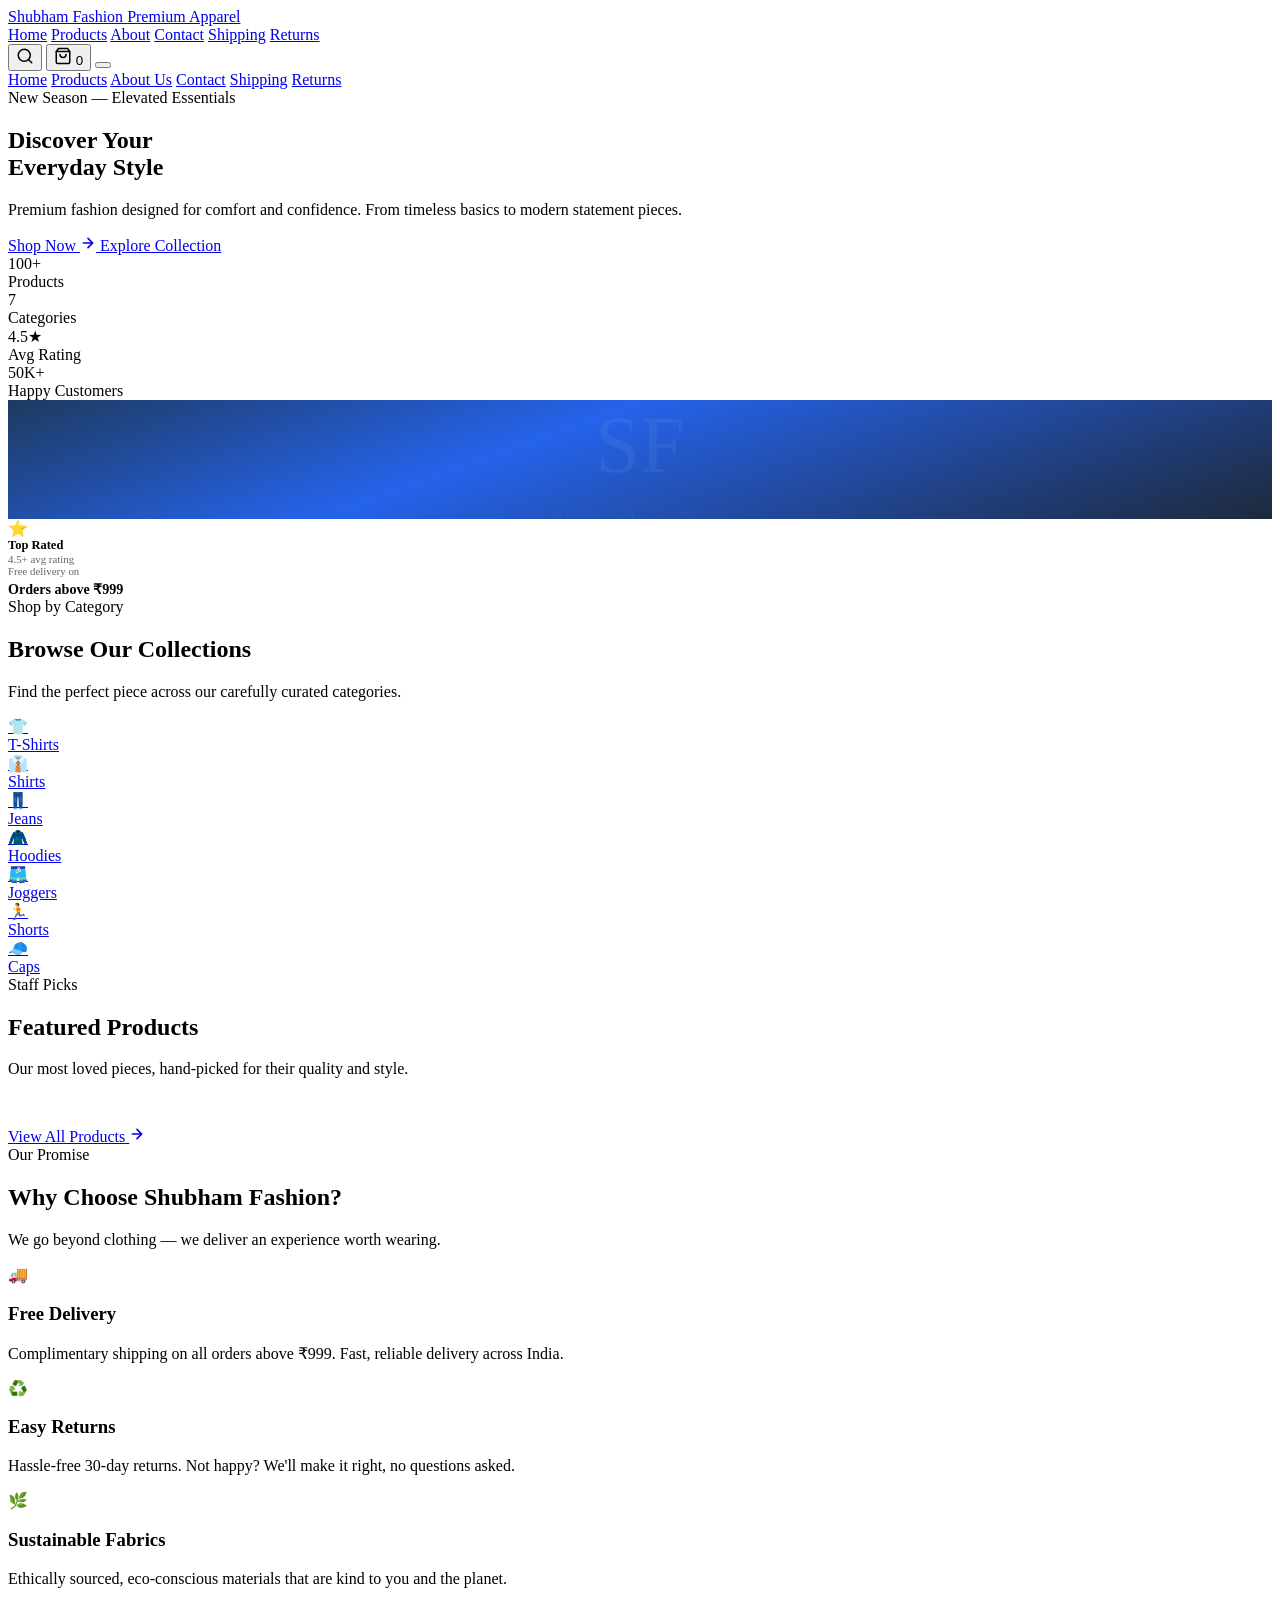
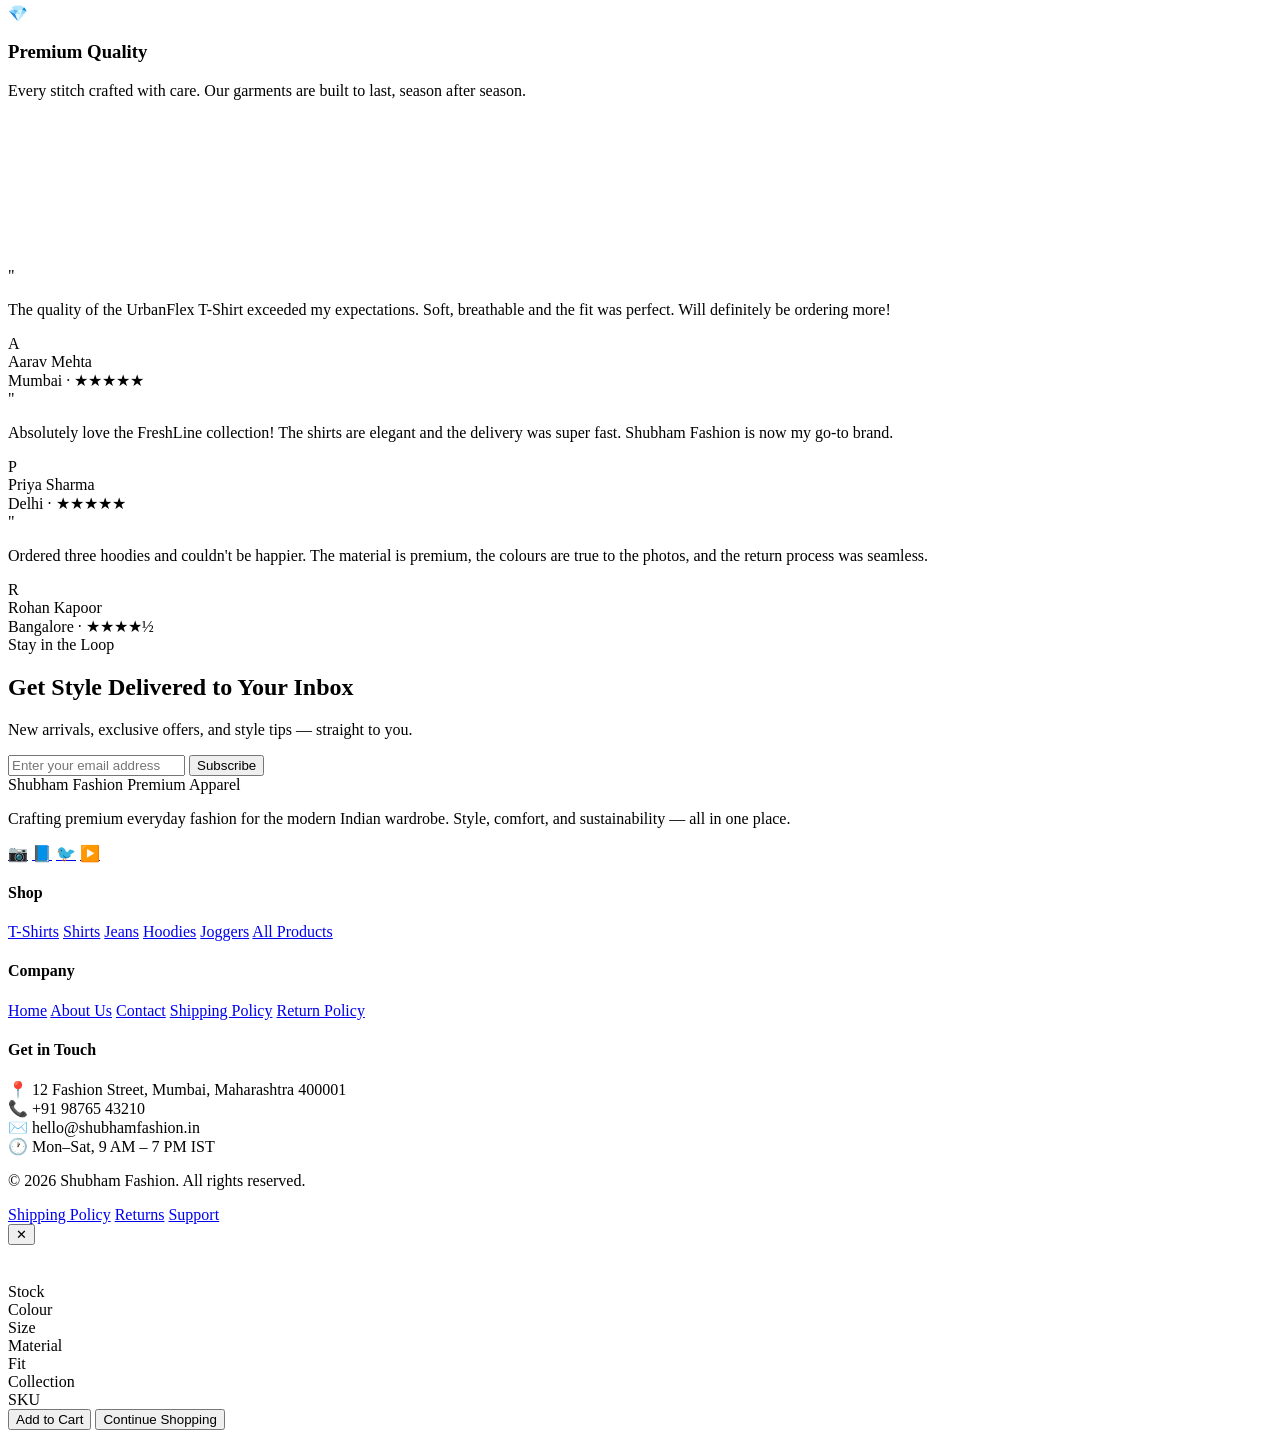
==== commit 69347334: "Update static asset paths to use /static/ prefix" ====
--- a/frontend/template/index.html
+++ b/frontend/template/index.html
@@ -12,7 +12,7 @@
   <link rel="preconnect" href="https://fonts.googleapis.com" />
   <link rel="preconnect" href="https://fonts.gstatic.com" crossorigin />
   <link rel="preconnect" href="https://cdnjs.cloudflare.com" />
-  <link rel="stylesheet" href="../css/style.css" />
+  <link rel="stylesheet" href="/static/css/style.css" />
   <script src="https://cdnjs.cloudflare.com/ajax/libs/PapaParse/5.4.1/papaparse.min.js"></script>
   <link rel="icon" href="data:image/svg+xml,<svg xmlns='http://www.w3.org/2000/svg' viewBox='0 0 100 100'><text y='.9em' font-size='90'>👗</text></svg>" />
 </head>
@@ -528,15 +528,15 @@
   <!-- ═══════════════════════════════════════
        CHATBOT AREA
   ═══════════════════════════════════════ -->
-  <!-- Paste Woodpetra Chatbot Script Here -->
+  <!-- Woodpetra Chatbot Scripts -->
   <div id="chatbot-container"></div>
-  <!-- Old Woodpetra Widget (Stays at Bottom-Right) -->
+  <!-- Old Woodpetra Widget -->
   <script src="https://woodpetra.in/widget.js" data-bot-id="2849b4a9-b152-4ebb-9e0c-b2754c570a61"></script>
   
-  <!-- Custom LangGraph Shopping Assistant (Positioned Top-Right) -->
-  <script src="../js/chat_widget.js"></script>
-  <!-- Scripts -->
-  <script src="../js/script.js"></script>
+  <!-- Custom LangGraph Shopping Assistant -->
+  <script src="/static/js/chat_widget.js"></script>
+  <!-- Main Application Script -->
+  <script src="/static/js/script.js"></script>
 
 </body>
 </html>
